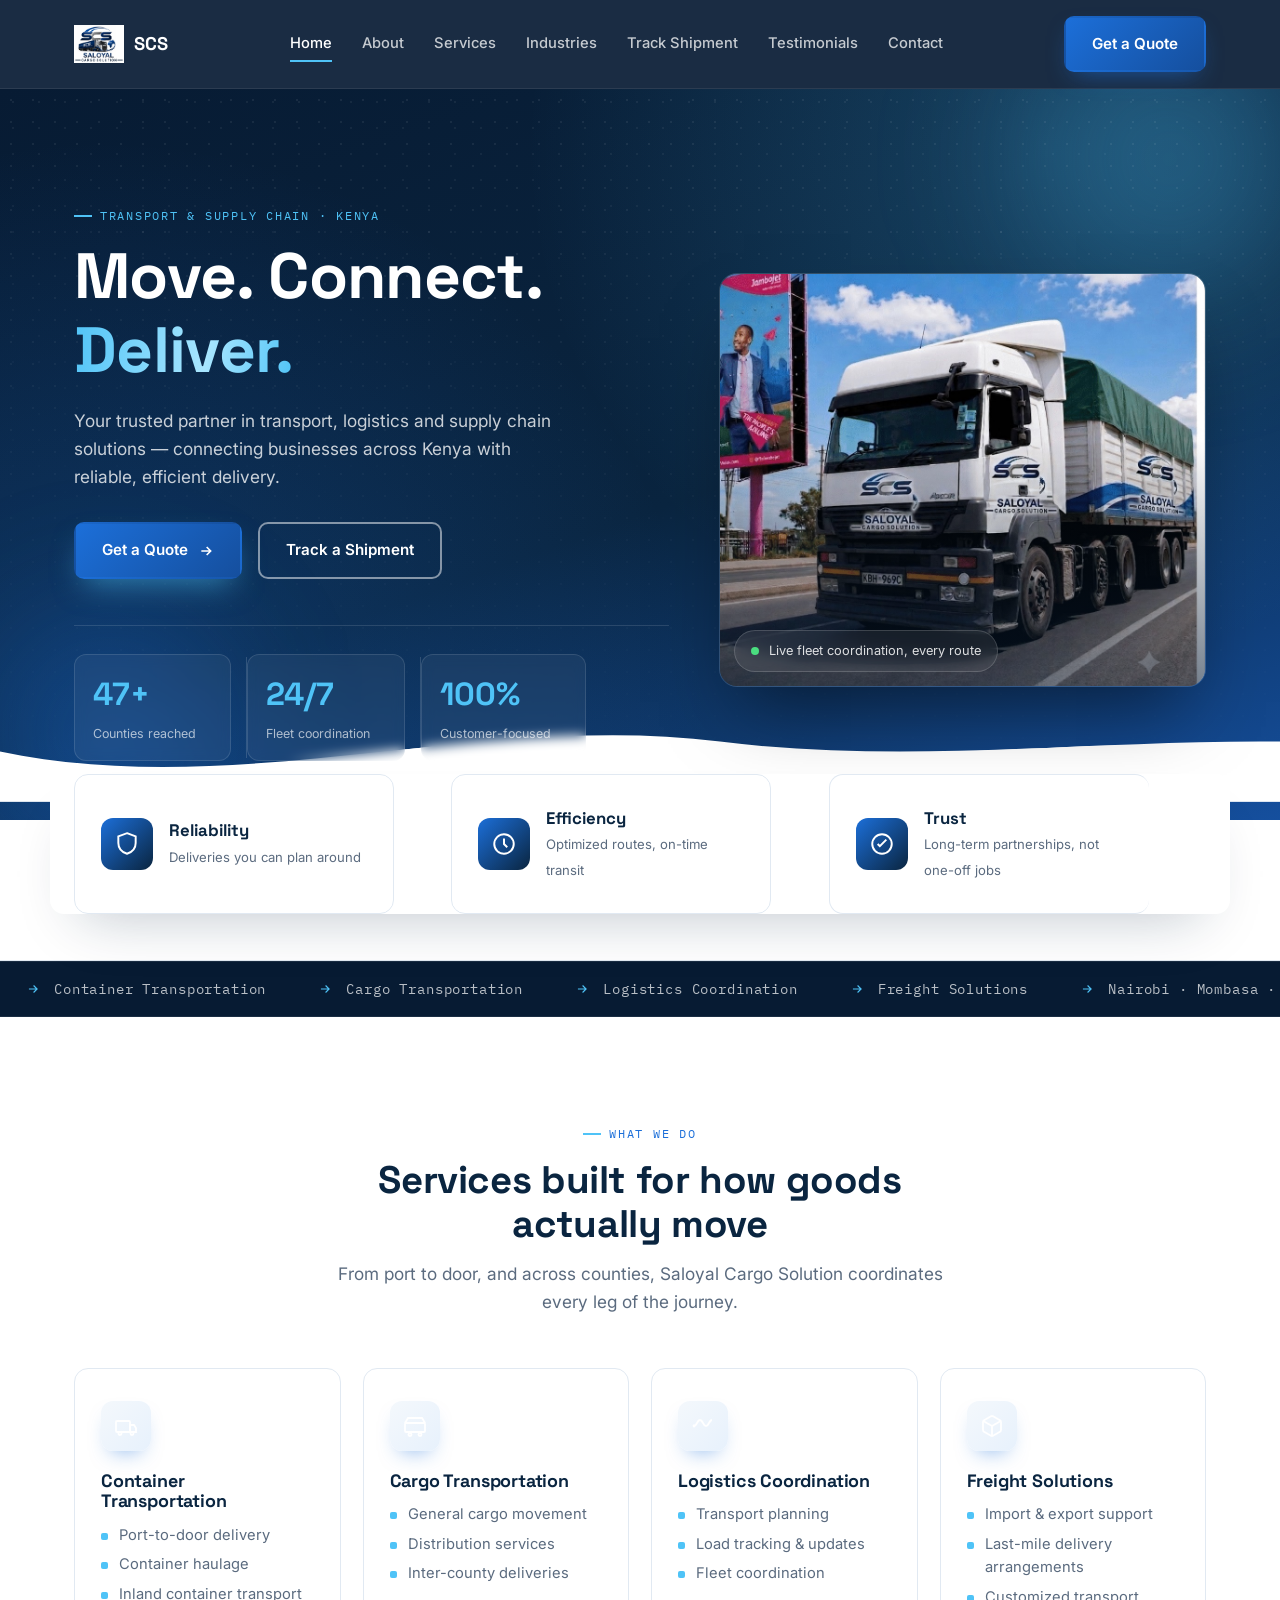
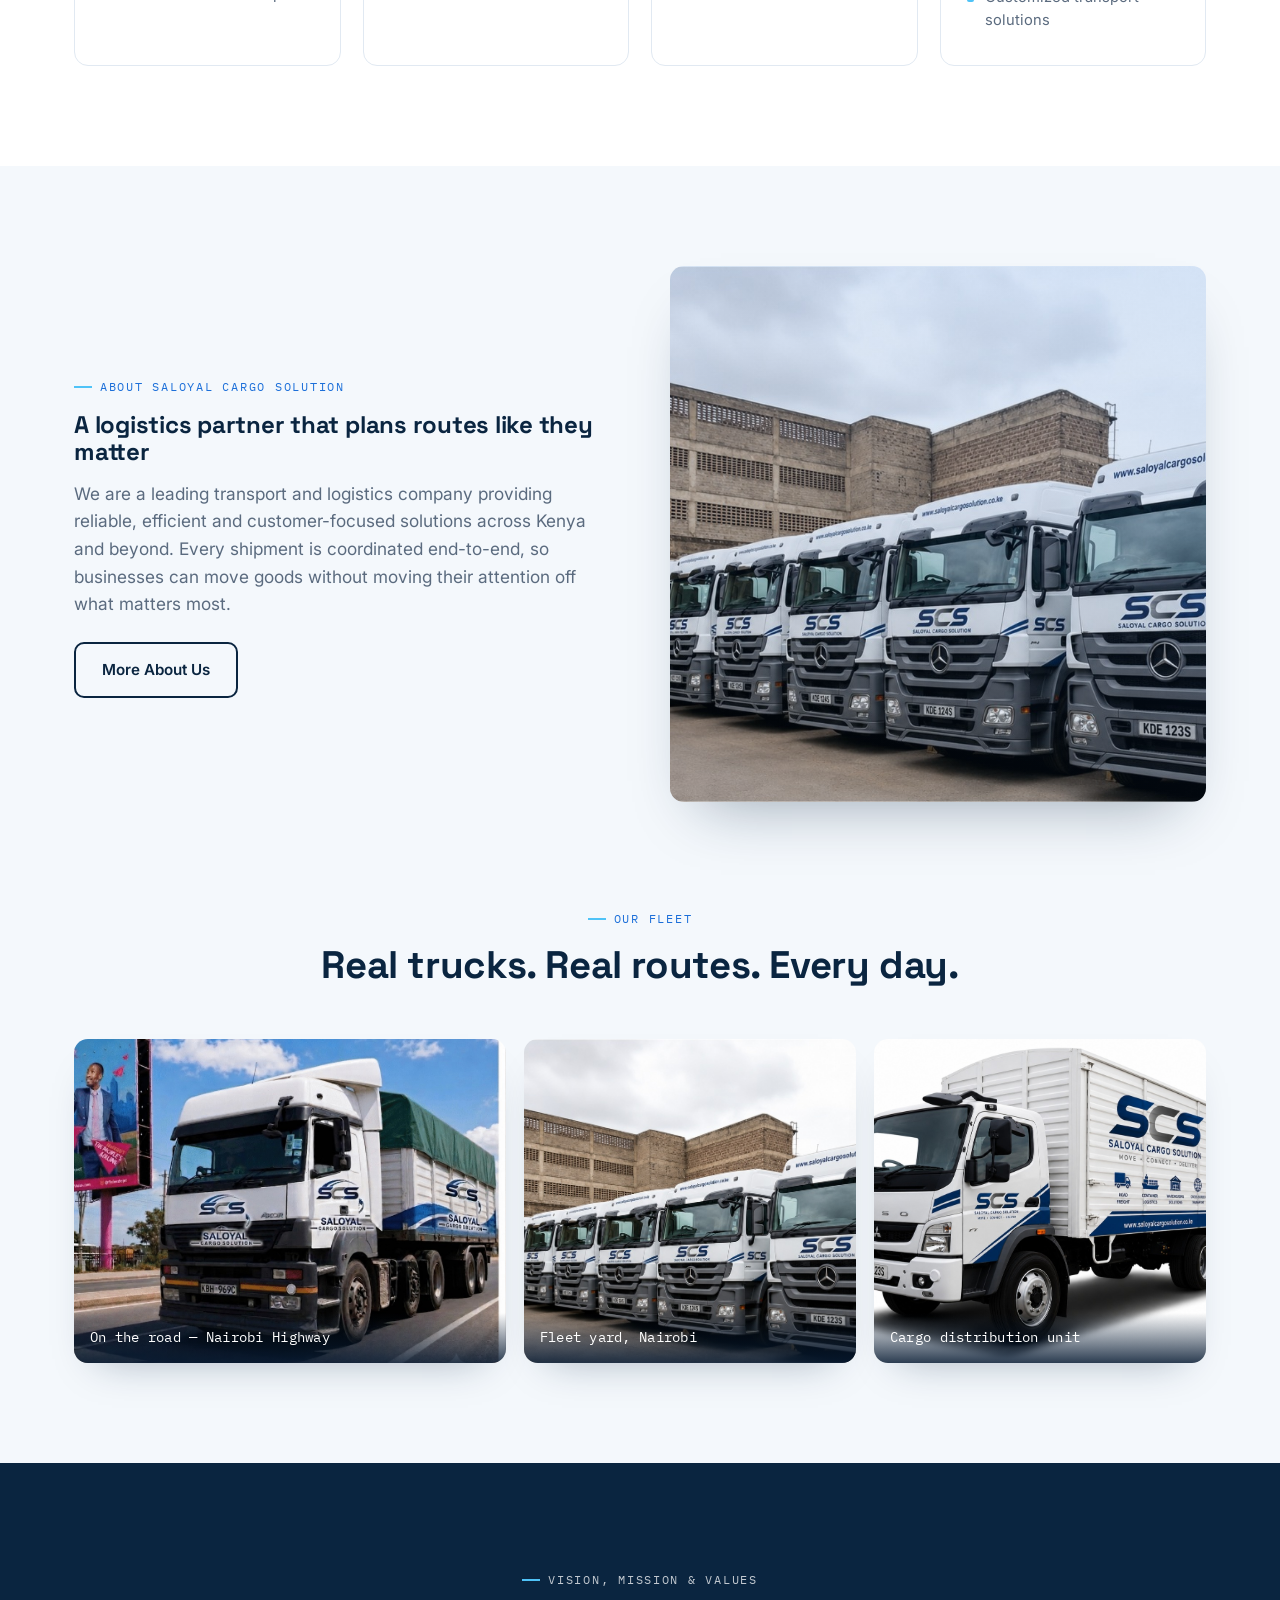
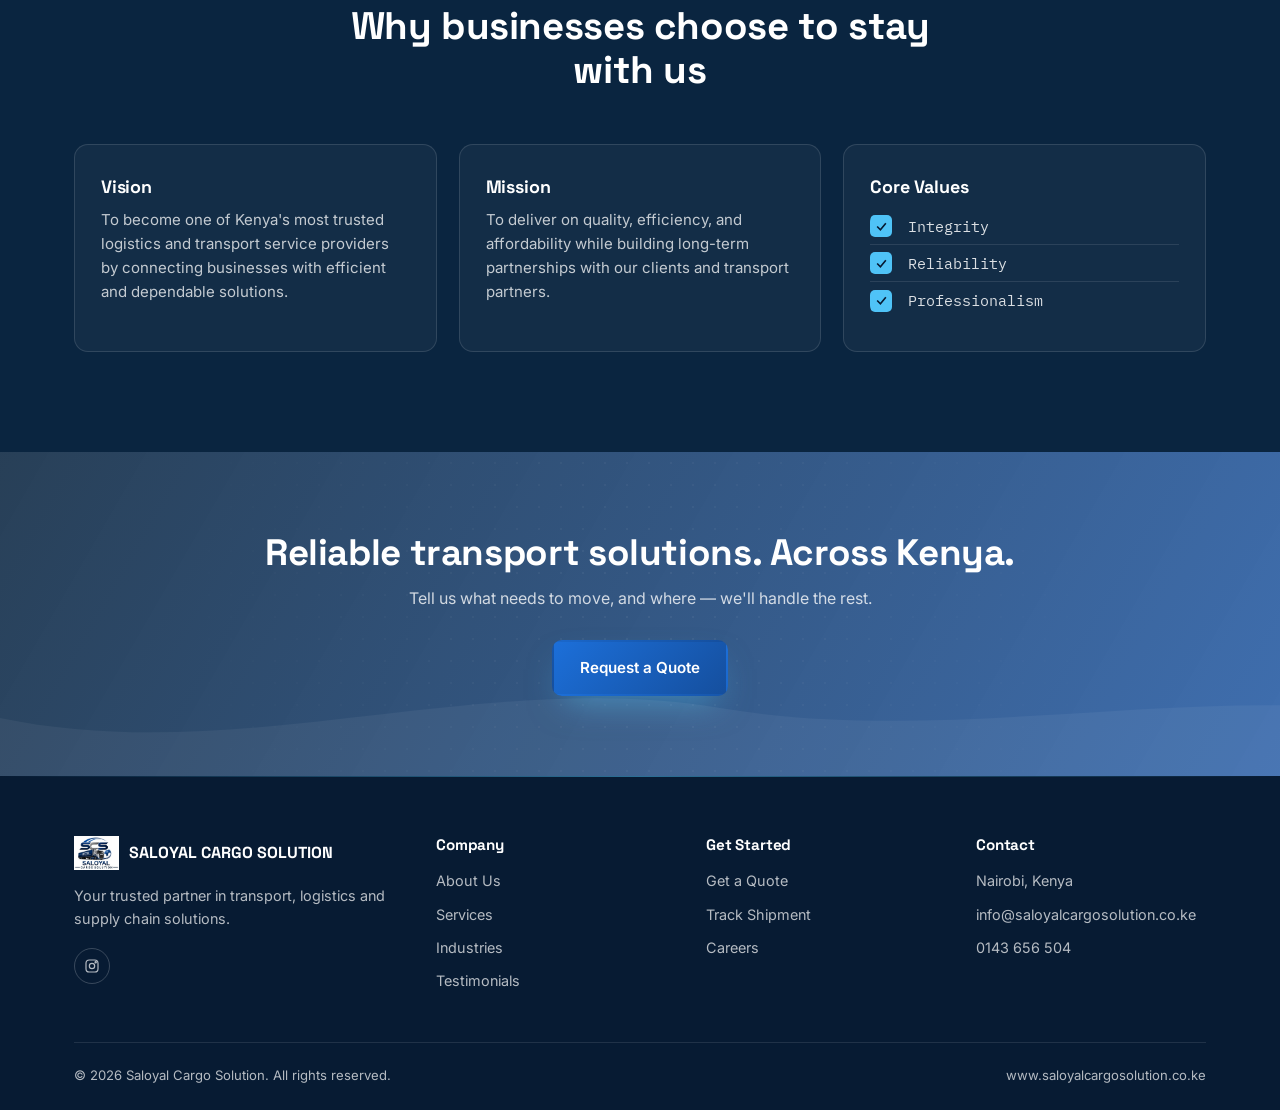
==== index.html @ fd3fba59 "Initial commit - Saloyal Cargo Solution website" ====
<!DOCTYPE html>
<html lang="en">
<head>
<meta charset="UTF-8">
<meta name="viewport" content="width=device-width, initial-scale=1.0">
<title>Saloyal Cargo Solution | Transport &amp; Logistics Across Kenya</title>
<meta name="description" content="Saloyal Cargo Solution — reliable container transportation, cargo transportation, logistics coordination and freight solutions across Kenya and beyond.">
<link rel="icon" type="image/png" href="images/logo-scs.png">
<link rel="stylesheet" href="css/style.css">
</head>
<body>

<header class="site-header">
  <nav class="nav wrap">
    <a href="index.html" class="logo">
      <img src="images/logo-scs.png" alt="Saloyal Cargo Solution logo" class="wave-mark" style="width:auto;height:38px;object-fit:contain;">SCS
    </a>
    <button class="nav-toggle" aria-label="Toggle menu" aria-expanded="false">&#9776;</button>
    <div class="nav-links">
      <a href="index.html" class="active">Home</a>
      <a href="about.html">About</a>
      <a href="services.html">Services</a>
      <a href="industries.html">Industries</a>
      <a href="track-shipment.html">Track Shipment</a>
      <a href="testimonials.html">Testimonials</a>
      <a href="contact.html">Contact</a>
    </div>
    <div class="nav-cta">
      <a href="quote.html" class="btn btn-primary">Get a Quote</a>
    </div>
  </nav>
</header>

<section class="hero">
  <div class="glow g1"></div>
  <div class="glow g2"></div>
  <div class="texture-dots"></div>
  <div class="hero-inner">
    <div>
      <p class="eyebrow">Transport &amp; Supply Chain · Kenya</p>
      <h1>Move. Connect.<br><span class="hl">Deliver.</span></h1>
      <p class="lead">Your trusted partner in transport, logistics and supply chain solutions — connecting businesses across Kenya with reliable, efficient delivery.</p>
      <div class="hero-ctas">
        <a href="quote.html" class="btn btn-primary">Get a Quote
          <svg viewBox="0 0 24 24" fill="none" stroke="currentColor" stroke-width="2.4"><path d="M5 12h14M13 6l6 6-6 6"/></svg>
        </a>
        <a href="track-shipment.html" class="btn btn-outline">Track a Shipment</a>
      </div>
      <div class="hero-stats">
        <div class="stat"><b data-count="47" data-suffix="+">0</b><span>Counties reached</span></div>
        <div class="stat"><b>24/7</b><span>Fleet coordination</span></div>
        <div class="stat"><b data-count="100" data-suffix="%">0</b><span>Customer-focused</span></div>
      </div>
    </div>
    <div class="hero-photo reveal">
      <img src="images/fleet-highway.jpeg" alt="Saloyal Cargo Solution branded truck on the highway in Nairobi, Kenya">
      <div class="hero-badge"><span class="dot"></span> Live fleet coordination, every route</div>
    </div>
  </div>
  <div class="hero-wave-divider">
    <svg viewBox="0 0 1440 110" preserveAspectRatio="none">
      <path d="M0,60 C240,110 480,10 720,45 C960,80 1200,20 1440,55 L1440,110 L0,110 Z" fill="#F4F8FC"/>
      <path d="M0,50 C240,100 480,0 720,35 C960,70 1200,10 1440,45 L1440,110 L0,110 Z" fill="#FFFFFF"/>
    </svg>
  </div>
</section>

<div class="pillars">
  <div class="wrap reveal">
    <div class="pillar">
      <div class="icon-badge"><svg viewBox="0 0 24 24" fill="none" stroke="currentColor" stroke-width="1.8"><path d="M12 2l8 3v6c0 5-3.5 8.5-8 10-4.5-1.5-8-5-8-10V5l8-3z"/></svg></div>
      <div><b>Reliability</b><span>Deliveries you can plan around</span></div>
    </div>
    <div class="pillar">
      <div class="icon-badge"><svg viewBox="0 0 24 24" fill="none" stroke="currentColor" stroke-width="1.8"><circle cx="12" cy="12" r="9"/><path d="M12 7v5l3 3"/></svg></div>
      <div><b>Efficiency</b><span>Optimized routes, on-time transit</span></div>
    </div>
    <div class="pillar">
      <div class="icon-badge"><svg viewBox="0 0 24 24" fill="none" stroke="currentColor" stroke-width="1.8"><path d="M8 12l2 2 6-6"/><path d="M3 12a9 9 0 1018 0 9 9 0 00-18 0z"/></svg></div>
      <div><b>Trust</b><span>Long-term partnerships, not one-off jobs</span></div>
    </div>
  </div>
</div>

<div class="marquee" aria-hidden="true">
  <div class="marquee-track">
    <span class="marquee-item"><svg viewBox="0 0 24 24" fill="none" stroke="currentColor" stroke-width="2"><path d="M5 12h14M13 6l6 6-6 6"/></svg>Container Transportation</span>
    <span class="marquee-item"><svg viewBox="0 0 24 24" fill="none" stroke="currentColor" stroke-width="2"><path d="M5 12h14M13 6l6 6-6 6"/></svg>Cargo Transportation</span>
    <span class="marquee-item"><svg viewBox="0 0 24 24" fill="none" stroke="currentColor" stroke-width="2"><path d="M5 12h14M13 6l6 6-6 6"/></svg>Logistics Coordination</span>
    <span class="marquee-item"><svg viewBox="0 0 24 24" fill="none" stroke="currentColor" stroke-width="2"><path d="M5 12h14M13 6l6 6-6 6"/></svg>Freight Solutions</span>
    <span class="marquee-item"><svg viewBox="0 0 24 24" fill="none" stroke="currentColor" stroke-width="2"><path d="M5 12h14M13 6l6 6-6 6"/></svg>Nairobi · Mombasa · Kisumu · Nakuru · Eldoret</span>
    <span class="marquee-item"><svg viewBox="0 0 24 24" fill="none" stroke="currentColor" stroke-width="2"><path d="M5 12h14M13 6l6 6-6 6"/></svg>Reliable · Efficient · Trusted</span>
    <!-- duplicate for seamless loop -->
    <span class="marquee-item"><svg viewBox="0 0 24 24" fill="none" stroke="currentColor" stroke-width="2"><path d="M5 12h14M13 6l6 6-6 6"/></svg>Container Transportation</span>
    <span class="marquee-item"><svg viewBox="0 0 24 24" fill="none" stroke="currentColor" stroke-width="2"><path d="M5 12h14M13 6l6 6-6 6"/></svg>Cargo Transportation</span>
    <span class="marquee-item"><svg viewBox="0 0 24 24" fill="none" stroke="currentColor" stroke-width="2"><path d="M5 12h14M13 6l6 6-6 6"/></svg>Logistics Coordination</span>
    <span class="marquee-item"><svg viewBox="0 0 24 24" fill="none" stroke="currentColor" stroke-width="2"><path d="M5 12h14M13 6l6 6-6 6"/></svg>Freight Solutions</span>
    <span class="marquee-item"><svg viewBox="0 0 24 24" fill="none" stroke="currentColor" stroke-width="2"><path d="M5 12h14M13 6l6 6-6 6"/></svg>Nairobi · Mombasa · Kisumu · Nakuru · Eldoret</span>
    <span class="marquee-item"><svg viewBox="0 0 24 24" fill="none" stroke="currentColor" stroke-width="2"><path d="M5 12h14M13 6l6 6-6 6"/></svg>Reliable · Efficient · Trusted</span>
  </div>
</div>

<section>
  <div class="wrap">
    <div class="section-head center reveal">
      <p class="eyebrow">What We Do</p>
      <h2>Services built for how goods actually move</h2>
      <p class="lead">From port to door, and across counties, Saloyal Cargo Solution coordinates every leg of the journey.</p>
    </div>
    <div class="grid-4">
      <div class="card reveal">
        <div class="icon-badge"><svg viewBox="0 0 24 24" fill="none" stroke="currentColor" stroke-width="1.8"><rect x="2" y="7" width="14" height="11" rx="1"/><path d="M16 11h4l2 3v4h-6z"/><circle cx="6" cy="19.5" r="1.5"/><circle cx="18" cy="19.5" r="1.5"/></svg></div>
        <h3>Container Transportation</h3>
        <ul>
          <li>Port-to-door delivery</li>
          <li>Container haulage</li>
          <li>Inland container transport</li>
        </ul>
      </div>
      <div class="card reveal reveal-delay-1">
        <div class="icon-badge"><svg viewBox="0 0 24 24" fill="none" stroke="currentColor" stroke-width="1.8"><path d="M2 9l3-5h14l3 5"/><rect x="2" y="9" width="20" height="9" rx="1"/><circle cx="7" cy="20.5" r="1.5"/><circle cx="17" cy="20.5" r="1.5"/></svg></div>
        <h3>Cargo Transportation</h3>
        <ul>
          <li>General cargo movement</li>
          <li>Distribution services</li>
          <li>Inter-county deliveries</li>
        </ul>
      </div>
      <div class="card reveal reveal-delay-2">
        <div class="icon-badge"><svg viewBox="0 0 24 24" fill="none" stroke="currentColor" stroke-width="1.8"><path d="M3 12c3 0 3-6 6-6s3 6 6 6 3-6 6-6"/><circle cx="3" cy="12" r="1.4" fill="currentColor" stroke="none"/></svg></div>
        <h3>Logistics Coordination</h3>
        <ul>
          <li>Transport planning</li>
          <li>Load tracking &amp; updates</li>
          <li>Fleet coordination</li>
        </ul>
      </div>
      <div class="card reveal reveal-delay-3">
        <div class="icon-badge"><svg viewBox="0 0 24 24" fill="none" stroke="currentColor" stroke-width="1.8"><path d="M21 16V8a2 2 0 00-1-1.7l-7-4a2 2 0 00-2 0l-7 4A2 2 0 003 8v8a2 2 0 001 1.7l7 4a2 2 0 002 0l7-4a2 2 0 001-1.7z"/><path d="M3.3 7l8.7 5 8.7-5M12 22V12"/></svg></div>
        <h3>Freight Solutions</h3>
        <ul>
          <li>Import &amp; export support</li>
          <li>Last-mile delivery arrangements</li>
          <li>Customized transport solutions</li>
        </ul>
      </div>
    </div>
  </div>
</section>

<section class="bg-foam">
  <div class="wrap split reveal">
    <div>
      <p class="eyebrow">About Saloyal Cargo Solution</p>
      <h2>A logistics partner that plans routes like they matter</h2>
      <p class="lead" style="margin-top:14px;">We are a leading transport and logistics company providing reliable, efficient and customer-focused solutions across Kenya and beyond. Every shipment is coordinated end-to-end, so businesses can move goods without moving their attention off what matters most.</p>
      <a href="about.html" class="btn btn-outline on-light" style="margin-top:24px;">More About Us</a>
    </div>
    <div class="about-photo">
      <img src="images/fleet-yard-lineup.jpeg" alt="Saloyal Cargo Solution fleet of branded trucks lined up in the yard">
    </div>
  </div>
</section>

<section class="bg-foam" style="padding-top:0;">
  <div class="wrap">
    <div class="section-head center reveal">
      <p class="eyebrow">Our Fleet</p>
      <h2>Real trucks. Real routes. Every day.</h2>
    </div>
    <div class="fleet-gallery reveal">
      <figure class="g-wide"><img src="images/fleet-highway.jpeg" alt="Saloyal Cargo Solution truck on the highway"><figcaption>On the road — Nairobi Highway</figcaption></figure>
      <figure><img src="images/fleet-yard-lineup.jpeg" alt="Saloyal Cargo Solution fleet lineup in the yard"><figcaption>Fleet yard, Nairobi</figcaption></figure>
      <figure><img src="images/box-truck-studio.jpeg" alt="Saloyal Cargo Solution box truck"><figcaption>Cargo distribution unit</figcaption></figure>
    </div>
  </div>
</section>

<section class="bg-navy">
  <div class="wrap">
    <div class="section-head center reveal">
      <p class="eyebrow">Vision, Mission &amp; Values</p>
      <h2>Why businesses choose to stay with us</h2>
    </div>
    <div class="grid-3 reveal">
      <div class="card" style="background:rgba(255,255,255,.04);border-color:rgba(255,255,255,.12);">
        <h3 style="color:#fff;">Vision</h3>
        <p style="color:rgba(255,255,255,.75);font-size:0.94rem;">To become one of Kenya's most trusted logistics and transport service providers by connecting businesses with efficient and dependable solutions.</p>
      </div>
      <div class="card" style="background:rgba(255,255,255,.04);border-color:rgba(255,255,255,.12);">
        <h3 style="color:#fff;">Mission</h3>
        <p style="color:rgba(255,255,255,.75);font-size:0.94rem;">To deliver on quality, efficiency, and affordability while building long-term partnerships with our clients and transport partners.</p>
      </div>
      <div class="card" style="background:rgba(255,255,255,.04);border-color:rgba(255,255,255,.12);">
        <h3 style="color:#fff;">Core Values</h3>
        <div class="manifest" style="margin-top:6px;border:none;">
          <div class="manifest-row" style="padding:6px 0;color:rgba(255,255,255,.85);"><span class="check"><svg viewBox="0 0 24 24" fill="none" stroke="currentColor" stroke-width="3"><path d="M4 12l6 6L20 6"/></svg></span>Integrity</div>
          <div class="manifest-row" style="padding:6px 0;color:rgba(255,255,255,.85);"><span class="check"><svg viewBox="0 0 24 24" fill="none" stroke="currentColor" stroke-width="3"><path d="M4 12l6 6L20 6"/></svg></span>Reliability</div>
          <div class="manifest-row" style="padding:6px 0;color:rgba(255,255,255,.85);"><span class="check"><svg viewBox="0 0 24 24" fill="none" stroke="currentColor" stroke-width="3"><path d="M4 12l6 6L20 6"/></svg></span>Professionalism</div>
        </div>
      </div>
    </div>
  </div>
</section>

<section class="cta-banner has-photo" style="--cta-photo:url('images/fleet-yard-lineup.jpeg');">
  <div class="texture-dots"></div>
  <div class="wrap reveal">
    <h2>Reliable transport solutions. Across Kenya.</h2>
    <p>Tell us what needs to move, and where — we'll handle the rest.</p>
    <a href="quote.html" class="btn btn-primary">Request a Quote</a>
  </div>
</section>

<footer class="site-footer">
  <div class="wrap">
    <div class="footer-grid">
      <div>
        <div class="footer-logo">
          <img src="images/logo-scs.png" alt="Saloyal Cargo Solution logo" style="width:auto;height:34px;object-fit:contain;">
          <b>SALOYAL CARGO SOLUTION</b>
        </div>
        <p style="font-size:0.9rem;">Your trusted partner in transport, logistics and supply chain solutions.</p>
        <div class="social-row" style="margin-top:18px;">
          <a href="https://instagram.com/saloyal.cargo.solution" aria-label="Instagram" target="_blank" rel="noopener"><svg viewBox="0 0 24 24" fill="none" stroke="currentColor" stroke-width="1.8"><rect x="3" y="3" width="18" height="18" rx="5"/><circle cx="12" cy="12" r="4"/><circle cx="17.5" cy="6.5" r="1"/></svg></a>
        </div>
      </div>
      <div>
        <h4>Company</h4>
        <ul>
          <li><a href="about.html">About Us</a></li>
          <li><a href="services.html">Services</a></li>
          <li><a href="industries.html">Industries</a></li>
          <li><a href="testimonials.html">Testimonials</a></li>
        </ul>
      </div>
      <div>
        <h4>Get Started</h4>
        <ul>
          <li><a href="quote.html">Get a Quote</a></li>
          <li><a href="track-shipment.html">Track Shipment</a></li>
          <li><a href="careers.html">Careers</a></li>
        </ul>
      </div>
      <div>
        <h4>Contact</h4>
        <ul>
          <li>Nairobi, Kenya</li>
          <li><a href="mailto:info@saloyalcargosolution.co.ke">info@saloyalcargosolution.co.ke</a></li>
          <li><a href="tel:0143656504">0143 656 504</a></li>
        </ul>
      </div>
    </div>
    <div class="footer-bottom">
      <span>&copy; 2026 Saloyal Cargo Solution. All rights reserved.</span>
      <span>www.saloyalcargosolution.co.ke</span>
    </div>
  </div>
</footer>

<script src="js/main.js"></script>
</body>
</html>
---- css/style.css ----
/* ===========================================================
   SALOYAL CARGO SOLUTION (SCS) — Design System
   Palette:
     --navy-deep  #071B33  (darkest, footers, overlays)
     --navy       #0A2540  (primary dark, nav, hero base)
     --wave-blue  #1C6FD9  (brand blue — CTAs, links, accents)
     --sky        #4FC3F7  (light accent — highlights, glows)
     --foam       #F4F8FC  (section background, light)
     --slate      #5B6B7F  (secondary text)
     --ink        #0F1B2D  (body text on light bg)
   Type:
     Display: 'Space Grotesk' — engineered, geometric, confident
     Body:    'Inter'
     Utility: 'IBM Plex Mono' — manifest/tracking-number feel
   =========================================================== */

@import url('https://fonts.googleapis.com/css2?family=Space+Grotesk:wght@500;600;700&family=Inter:wght@400;500;600;700&family=IBM+Plex+Mono:wght@500;600&display=swap');

:root{
  --navy-deep:#071B33;
  --navy:#0A2540;
  --wave-blue:#1C6FD9;
  --wave-blue-dark:#154F9E;
  --sky:#4FC3F7;
  --foam:#F4F8FC;
  --white:#FFFFFF;
  --slate:#5B6B7F;
  --ink:#0F1B2D;
  --border:#E1E9F2;

  --font-display:'Space Grotesk', sans-serif;
  --font-body:'Inter', sans-serif;
  --font-mono:'IBM Plex Mono', monospace;

  --container:1180px;
  --radius:14px;
}

*{margin:0;padding:0;box-sizing:border-box;}
html{scroll-behavior:smooth;}
body{
  font-family:var(--font-body);
  color:var(--ink);
  background:var(--white);
  line-height:1.6;
  -webkit-font-smoothing:antialiased;
  overflow-x:hidden;
}

/* Scroll reveal */
.reveal{opacity:0;transform:translateY(28px);transition:opacity .7s ease, transform .7s ease;}
.reveal.in{opacity:1;transform:translateY(0);}
.reveal-stagger > *{opacity:0;transform:translateY(24px);transition:opacity .6s ease, transform .6s ease;}
.reveal-stagger.in > *{opacity:1;transform:translateY(0);}
.reveal-stagger.in > *:nth-child(1){transition-delay:.05s;}
.reveal-stagger.in > *:nth-child(2){transition-delay:.15s;}
.reveal-stagger.in > *:nth-child(3){transition-delay:.25s;}
.reveal-stagger.in > *:nth-child(4){transition-delay:.35s;}
@media (prefers-reduced-motion: reduce){
  .reveal, .reveal-stagger > *{opacity:1;transform:none;transition:none;}
}
img{max-width:100%;display:block;}
a{color:inherit;text-decoration:none;}
ul{list-style:none;}

.wrap{max-width:var(--container);margin:0 auto;padding:0 24px;}

h1,h2,h3,h4{
  font-family:var(--font-display);
  color:var(--navy);
  line-height:1.15;
  letter-spacing:-0.01em;
}
.eyebrow{
  font-family:var(--font-mono);
  font-size:0.78rem;
  letter-spacing:0.14em;
  text-transform:uppercase;
  color:var(--wave-blue);
  display:inline-flex;
  align-items:center;
  gap:8px;
  margin-bottom:14px;
}
.eyebrow::before{
  content:'';
  width:18px;height:2px;
  background:var(--sky);
  display:inline-block;
}
p.lead{font-size:1.08rem;color:var(--slate);}

:focus-visible{outline:3px solid var(--sky);outline-offset:2px;}

/* ---------- Buttons ---------- */
.btn{
  display:inline-flex;align-items:center;justify-content:center;gap:8px;
  font-family:var(--font-body);font-weight:600;font-size:0.95rem;
  padding:14px 26px;border-radius:10px;border:2px solid transparent;
  cursor:pointer;transition:transform .18s ease, box-shadow .18s ease, background .18s ease;
  white-space:nowrap;
}
.btn-primary{
  background:linear-gradient(135deg, var(--wave-blue), var(--wave-blue-dark));
  color:var(--white);box-shadow:0 10px 24px -10px rgba(28,111,217,.65);
  position:relative;overflow:hidden;
}
.btn-primary::after{
  content:'';position:absolute;top:0;left:-60%;width:40%;height:100%;
  background:linear-gradient(120deg, transparent, rgba(255,255,255,.35), transparent);
  transform:skewX(-20deg);transition:left .5s ease;
}
.btn-primary:hover::after{left:120%;}
.btn-primary:hover{transform:translateY(-2px);box-shadow:0 14px 28px -10px rgba(28,111,217,.75);}
.btn svg.arrow{width:16px;height:16px;transition:transform .2s ease;}
.btn:hover svg.arrow{transform:translateX(3px);}
.btn-outline{border-color:rgba(255,255,255,.5);color:var(--white);background:transparent;}
.btn-outline:hover{border-color:var(--white);background:rgba(255,255,255,.08);}
.btn-outline.on-light{border-color:var(--navy);color:var(--navy);}
.btn-outline.on-light:hover{background:var(--navy);color:var(--white);}

/* ---------- Header / Nav ---------- */
.site-header{
  position:sticky;top:0;z-index:100;
  background:rgba(7,27,51,.82);
  backdrop-filter:blur(14px) saturate(140%);
  -webkit-backdrop-filter:blur(14px) saturate(140%);
  border-bottom:1px solid rgba(255,255,255,.08);
  transition:box-shadow .25s ease;
}
.site-header.scrolled{box-shadow:0 12px 30px -18px rgba(0,0,0,.55);}
.nav{
  display:flex;align-items:center;justify-content:space-between;
  padding:16px 24px;
}
.logo{
  display:flex;align-items:center;gap:10px;
  font-family:var(--font-display);font-weight:700;
  color:var(--white);font-size:1.15rem;
  letter-spacing:0.01em;
}
.logo .wave-mark{width:34px;height:34px;flex-shrink:0;transition:transform .4s ease;}
.logo:hover .wave-mark{transform:translateX(2px) scale(1.05);}
.logo span.accent{color:var(--sky);}
.nav-links{display:flex;align-items:center;gap:30px;}
.nav-links a{
  color:rgba(255,255,255,.75);font-weight:500;font-size:0.92rem;
  position:relative;padding:6px 0;transition:color .2s ease;
}
.nav-links a::after{
  content:'';position:absolute;left:0;bottom:0;width:0%;height:2px;background:var(--sky);
  transition:width .25s ease;
}
.nav-links a:hover, .nav-links a.active{color:var(--white);}
.nav-links a:hover::after, .nav-links a.active::after{width:100%;}
.nav-cta{display:flex;align-items:center;gap:14px;}
.nav-toggle{display:none;background:none;border:none;color:var(--white);font-size:1.6rem;cursor:pointer;}

@media (max-width: 900px){
  .nav-links{
    position:absolute;top:100%;left:0;right:0;
    background:var(--navy);flex-direction:column;align-items:flex-start;
    padding:20px 24px;gap:18px;
    display:none;
    border-bottom:1px solid rgba(255,255,255,.08);
  }
  .nav-links.open{display:flex;}
  .nav-toggle{display:block;}
  .nav-cta .btn-primary{display:none;}
  .nav-cta .btn-primary.mobile-show{display:inline-flex;}
}

/* ---------- Hero ---------- */
.hero{
  position:relative;
  background:
    radial-gradient(circle at 82% 8%, rgba(79,195,247,.20), transparent 42%),
    radial-gradient(circle at 8% 90%, rgba(28,111,217,.28), transparent 45%),
    linear-gradient(160deg, var(--navy-deep) 0%, var(--navy) 55%, var(--wave-blue-dark) 100%);
  color:var(--white);
  overflow:hidden;
  padding:90px 0 0;
}
.hero::before{
  content:'';position:absolute;inset:0;
  background-image:radial-gradient(rgba(255,255,255,.10) 1px, transparent 1.4px);
  background-size:26px 26px;
  mask-image:linear-gradient(to bottom, rgba(0,0,0,.6), transparent 65%);
  pointer-events:none;
}
.hero-glow{
  position:absolute;width:480px;height:480px;border-radius:50%;
  background:radial-gradient(circle, rgba(79,195,247,.35), transparent 70%);
  filter:blur(10px);top:-160px;right:-120px;pointer-events:none;
}
.hero-inner{
  position:relative;z-index:1;
  max-width:var(--container);margin:0 auto;padding:0 24px 60px;
  display:grid;grid-template-columns:1.1fr 0.9fr;gap:50px;align-items:center;
}
.hero h1{
  color:var(--white);font-size:clamp(2.3rem, 4.2vw, 3.6rem);
  font-weight:700;margin-bottom:20px;
}
.hero h1 .hl{
  background:linear-gradient(100deg, var(--sky), #a8e6ff 60%, var(--sky));
  -webkit-background-clip:text;background-clip:text;-webkit-text-fill-color:transparent;
}
.hero p.lead{color:rgba(255,255,255,.78);max-width:480px;margin-bottom:32px;}
.hero-ctas{display:flex;gap:16px;flex-wrap:wrap;}
.hero-stats{display:flex;gap:16px;margin-top:46px;flex-wrap:wrap;}
.hero-stats .stat{
  padding:14px 18px;border-radius:12px;
  background:rgba(255,255,255,.05);
  border:1px solid rgba(255,255,255,.12);
  backdrop-filter:blur(6px);
}
.hero-stats .stat b{font-family:var(--font-display);font-size:1.6rem;color:var(--sky);display:block;}
.hero-stats .stat span{font-size:0.78rem;color:rgba(255,255,255,.65);}

.hero-badge{
  position:absolute;bottom:14px;left:-6px;
  display:flex;align-items:center;gap:10px;
  background:rgba(255,255,255,.08);
  border:1px solid rgba(255,255,255,.16);
  backdrop-filter:blur(8px);
  padding:10px 16px;border-radius:30px;
  font-size:0.8rem;color:rgba(255,255,255,.85);
}
.hero-badge .dot{width:8px;height:8px;border-radius:50%;background:#4ADE80;box-shadow:0 0 0 0 rgba(74,222,128,.6);animation:pulse 2s infinite;}
@keyframes pulse{
  0%{box-shadow:0 0 0 0 rgba(74,222,128,.5);}
  70%{box-shadow:0 0 0 8px rgba(74,222,128,0);}
  100%{box-shadow:0 0 0 0 rgba(74,222,128,0);}
}

.route-box{position:relative;height:340px;margin-bottom:20px;}
.route-svg{width:100%;height:100%;}
.route-path{
  fill:none;stroke:rgba(255,255,255,.28);stroke-width:2;stroke-dasharray:8 8;
}
.route-progress{
  fill:none;stroke:var(--sky);stroke-width:3;stroke-linecap:round;
  stroke-dasharray:900;stroke-dashoffset:900;
  animation:draw 3.2s ease-in-out .3s forwards;
}
@keyframes draw{to{stroke-dashoffset:0;}}
.route-truck{
  offset-path:path('M20,260 C120,260 120,120 220,120 C320,120 320,60 420,60');
  offset-rotate:0deg;
  animation:travel 3.2s ease-in-out .3s forwards;
}
@keyframes travel{
  0%{offset-distance:0%;opacity:0;}
  4%{opacity:1;}
  100%{offset-distance:100%;}
}
.route-dot{fill:var(--sky);}
.route-pin{fill:var(--white);}

.hero-wave-divider{
  position:absolute;left:0;right:0;bottom:-1px;height:70px;
  background:var(--white);
  clip-path:path('M0,40 C240,90 480,0 720,30 C960,60 1200,10 1440,40 L1440,90 L0,90 Z');
}

@media (max-width: 860px){
  .hero-inner{grid-template-columns:1fr;}
  .route-box{height:220px;order:-1;}
  .hero-photo{order:-1;}
  .hero-photo img{aspect-ratio:16/10;}
}

/* ---------- Pillars strip ---------- */
.pillars{
  background:var(--foam);
  padding:40px 0;
  border-bottom:1px solid var(--border);
  position:relative;margin-top:-1px;
}
.pillars .wrap{display:flex;justify-content:center;gap:20px;flex-wrap:wrap;}
.pillar{
  display:flex;align-items:center;gap:14px;
  background:var(--white);border:1px solid var(--border);
  padding:16px 22px;border-radius:14px;
  transition:transform .2s ease, box-shadow .2s ease, border-color .2s ease;
  flex:1;min-width:220px;max-width:320px;
}
.pillar:hover{transform:translateY(-3px);box-shadow:0 16px 30px -20px rgba(10,37,64,.25);border-color:var(--sky);}
.pillar .icon-tile{
  width:44px;height:44px;border-radius:10px;flex-shrink:0;
  background:linear-gradient(135deg, var(--wave-blue), var(--sky));
  display:flex;align-items:center;justify-content:center;
}
.pillar .icon-tile svg{width:22px;height:22px;color:#fff;}
.pillar b{display:block;font-family:var(--font-display);color:var(--navy);font-size:1rem;}
.pillar span{font-size:0.82rem;color:var(--slate);}

/* ---------- Section generic ---------- */
section{padding:88px 0;}
.section-head{max-width:640px;margin-bottom:52px;}
.section-head.center{margin-left:auto;margin-right:auto;text-align:center;}
.section-head h2{font-size:clamp(1.7rem,3vw,2.4rem);margin-bottom:14px;}

.bg-foam{background:var(--foam);}
.bg-navy{background:var(--navy);color:var(--white);}
.bg-navy h2, .bg-navy h3{color:var(--white);}
.bg-navy p{color:rgba(255,255,255,.75);}

/* ---------- Service cards ---------- */
.grid-4{display:grid;grid-template-columns:repeat(4,1fr);gap:22px;}
.grid-3{display:grid;grid-template-columns:repeat(3,1fr);gap:22px;}
.grid-2{display:grid;grid-template-columns:repeat(2,1fr);gap:32px;}
@media (max-width:980px){.grid-4{grid-template-columns:repeat(2,1fr);} .grid-3{grid-template-columns:1fr;} .grid-2{grid-template-columns:1fr;}}
@media (max-width:600px){.grid-4{grid-template-columns:1fr;}}

.card{
  position:relative;
  background:var(--white);
  border:1px solid var(--border);
  border-radius:var(--radius);
  padding:32px 26px;
  transition:transform .25s ease, box-shadow .25s ease, border-color .25s ease;
  overflow:hidden;
}
.card::before{
  content:'';position:absolute;top:0;left:0;right:0;height:3px;
  background:linear-gradient(90deg, var(--wave-blue), var(--sky));
  transform:scaleX(0);transform-origin:left;transition:transform .3s ease;
}
.card:hover{transform:translateY(-6px);box-shadow:0 22px 40px -22px rgba(10,37,64,.28);border-color:transparent;}
.card:hover::before{transform:scaleX(1);}
.card .icon-badge{
  width:50px;height:50px;border-radius:12px;
  background:linear-gradient(135deg, var(--navy), var(--wave-blue));
  color:#fff;
  display:flex;align-items:center;justify-content:center;margin-bottom:20px;
  box-shadow:0 10px 20px -10px rgba(28,111,217,.5);
}
.card .icon-badge svg{width:24px;height:24px;}
.card h3{font-size:1.12rem;margin-bottom:10px;}
.card ul{margin-top:12px;display:flex;flex-direction:column;gap:6px;}
.card ul li{font-size:0.92rem;color:var(--slate);padding-left:18px;position:relative;}
.card ul li::before{
  content:'';position:absolute;left:0;top:9px;width:7px;height:7px;background:var(--sky);border-radius:2px;
}

/* ---------- Manifest checklist (core values) ---------- */
.manifest{
  border:1px solid rgba(255,255,255,.15);
  border-radius:var(--radius);
  overflow:hidden;
}
.manifest-row{
  display:flex;align-items:center;gap:16px;
  padding:16px 22px;
  border-bottom:1px solid rgba(255,255,255,.1);
  font-family:var(--font-mono);font-size:0.95rem;
}
.manifest-row:last-child{border-bottom:none;}
.manifest-row .check{
  width:22px;height:22px;border-radius:5px;background:var(--sky);
  display:flex;align-items:center;justify-content:center;flex-shrink:0;
}
.manifest-row .check svg{width:13px;height:13px;color:var(--navy-deep);}

/* ---------- Two-col about/vision ---------- */
.split{display:grid;grid-template-columns:1fr 1fr;gap:60px;align-items:center;}
@media (max-width:860px){.split{grid-template-columns:1fr;}}
.wave-graphic{
  aspect-ratio:1/1;border-radius:var(--radius);
  background:
    radial-gradient(circle at 25% 20%, rgba(255,255,255,.14), transparent 45%),
    linear-gradient(135deg, var(--navy) 0%, var(--wave-blue) 100%);
  position:relative;overflow:hidden;
  display:flex;align-items:center;justify-content:center;
  box-shadow:0 30px 60px -30px rgba(10,37,64,.4);
}
.wave-graphic::before{
  content:'';position:absolute;width:220px;height:220px;border-radius:50%;
  background:radial-gradient(circle, rgba(79,195,247,.4), transparent 70%);
  top:-60px;right:-60px;filter:blur(4px);
}
.wave-graphic svg{width:70%;opacity:.95;position:relative;z-index:1;}

/* ---------- CTA banner ---------- */
.cta-banner{
  background:
    radial-gradient(circle at 15% 20%, rgba(79,195,247,.25), transparent 40%),
    radial-gradient(circle at 85% 85%, rgba(79,195,247,.18), transparent 45%),
    linear-gradient(120deg, var(--wave-blue-dark), var(--navy));
  color:var(--white);
  padding:80px 0;
  text-align:center;
  position:relative;
  overflow:hidden;
}
.cta-banner::after{
  content:'';position:absolute;left:0;right:0;bottom:-2px;height:120px;
  background-image:url("data:image/svg+xml,%3Csvg xmlns='http://www.w3.org/2000/svg' viewBox='0 0 1440 120'%3E%3Cpath d='M0,60 C240,110 480,10 720,50 C960,90 1200,20 1440,60 L1440,120 L0,120 Z' fill='rgba(255,255,255,0.05)'/%3E%3C/svg%3E");
  background-size:cover;pointer-events:none;
}
.cta-banner h2{color:var(--white);font-size:clamp(1.7rem,3vw,2.3rem);margin-bottom:12px;position:relative;z-index:1;}
.cta-banner p{color:rgba(255,255,255,.78);margin-bottom:28px;position:relative;z-index:1;}
.cta-banner .btn{position:relative;z-index:1;}

/* ---------- Forms ---------- */
.form-card{
  background:var(--white);border:1px solid var(--border);border-radius:var(--radius);
  padding:36px;box-shadow:0 24px 50px -30px rgba(10,37,64,.2);
}
.form-row{display:grid;grid-template-columns:1fr 1fr;gap:18px;margin-bottom:18px;}
@media (max-width:600px){.form-row{grid-template-columns:1fr;}}
.field{display:flex;flex-direction:column;gap:6px;margin-bottom:18px;}
.field label{font-size:0.85rem;font-weight:600;color:var(--navy);}
.field input, .field select, .field textarea{
  font-family:var(--font-body);font-size:0.95rem;
  padding:12px 14px;border:1.5px solid var(--border);border-radius:8px;
  background:var(--foam);color:var(--ink);
}
.field input:focus, .field select:focus, .field textarea:focus{
  outline:none;border-color:var(--wave-blue);background:var(--white);
}
.form-note{font-size:0.82rem;color:var(--slate);margin-top:10px;}

/* ---------- Contact info blocks ---------- */
.contact-row{display:flex;align-items:flex-start;gap:16px;margin-bottom:22px;}
.contact-row .icon-badge{width:42px;height:42px;flex-shrink:0;}
.contact-row b{display:block;color:var(--navy);font-family:var(--font-display);font-size:0.95rem;margin-bottom:2px;}
.contact-row span, .contact-row a{color:var(--slate);font-size:0.94rem;}

/* ---------- Footer ---------- */
.site-footer{background:var(--navy-deep);color:rgba(255,255,255,.7);padding:60px 0 24px;}
.footer-grid{display:grid;grid-template-columns:1.4fr 1fr 1fr 1fr;gap:40px;margin-bottom:40px;}
@media (max-width:860px){.footer-grid{grid-template-columns:1fr 1fr;}}
.footer-grid h4{color:var(--white);font-size:0.95rem;margin-bottom:16px;}
.footer-grid ul li{margin-bottom:10px;font-size:0.9rem;}
.footer-grid ul li a:hover{color:var(--sky);}
.footer-logo{display:flex;align-items:center;gap:10px;margin-bottom:14px;}
.footer-logo .wave-mark{width:30px;height:30px;}
.footer-logo b{font-family:var(--font-display);color:var(--white);}
.footer-bottom{
  border-top:1px solid rgba(255,255,255,.1);padding-top:22px;
  display:flex;justify-content:space-between;align-items:center;flex-wrap:wrap;gap:12px;
  font-size:0.82rem;
}
.social-row{display:flex;gap:14px;}
.social-row a{
  width:36px;height:36px;border-radius:50%;border:1px solid rgba(255,255,255,.2);
  display:flex;align-items:center;justify-content:center;transition:background .2s;
}
.social-row a:hover{background:var(--wave-blue);border-color:var(--wave-blue);}
.social-row svg{width:16px;height:16px;}

/* ---------- Page hero (non-home pages) ---------- */
.page-hero{
  position:relative;overflow:hidden;
  background:
    radial-gradient(circle at 85% 15%, rgba(79,195,247,.22), transparent 45%),
    radial-gradient(circle at 10% 95%, rgba(28,111,217,.25), transparent 45%),
    linear-gradient(160deg, var(--navy-deep), var(--navy) 70%);
  color:var(--white);padding:80px 0 64px;
}
.page-hero::before{
  content:'';position:absolute;inset:0;
  background-image:radial-gradient(rgba(255,255,255,.09) 1px, transparent 1.4px);
  background-size:26px 26px;
  mask-image:linear-gradient(to bottom, rgba(0,0,0,.55), transparent 70%);
  pointer-events:none;
}
.page-hero .wrap{position:relative;z-index:1;}
.page-hero h1{color:var(--white);font-size:clamp(1.9rem,3.6vw,2.7rem);}
.page-hero p.lead{color:rgba(255,255,255,.75);max-width:600px;margin-top:14px;}

/* ---------- Full-width photo banner with caption ---------- */
.photo-banner{
  position:relative;border-radius:var(--radius);overflow:hidden;
  aspect-ratio:21/8;box-shadow:0 30px 60px -30px rgba(10,37,64,.4);
}
.photo-banner img{width:100%;height:100%;object-fit:cover;display:block;}
.photo-banner::after{
  content:'';position:absolute;inset:0;
  background:linear-gradient(0deg, rgba(7,27,51,.75) 0%, rgba(7,27,51,.15) 55%, transparent 80%);
}
.photo-banner .banner-caption{
  position:absolute;left:24px;bottom:20px;z-index:1;color:#fff;
  font-family:var(--font-mono);font-size:0.85rem;letter-spacing:0.04em;
  display:flex;align-items:center;gap:8px;
}
.photo-banner .banner-caption .dot{width:7px;height:7px;border-radius:50%;background:var(--sky);}
@media (max-width:700px){.photo-banner{aspect-ratio:4/3.6;}}

/* ---------- Small inline photo card (contact/quote side visuals) ---------- */
.side-photo{
  border-radius:var(--radius);overflow:hidden;position:relative;
  aspect-ratio:4/3.2;box-shadow:0 24px 46px -26px rgba(10,37,64,.35);
}
.side-photo img{width:100%;height:100%;object-fit:cover;display:block;}

/* ---------- Utility ---------- */
.mt-0{margin-top:0;}
.center-text{text-align:center;}
.tag-list{display:flex;gap:10px;flex-wrap:wrap;margin-top:10px;}
.tag{
  font-family:var(--font-mono);font-size:0.75rem;padding:6px 12px;border-radius:20px;
  background:var(--foam);color:var(--wave-blue);border:1px solid var(--border);
}
@media (prefers-reduced-motion: reduce){
  .route-progress, .route-truck{animation:none !important; stroke-dashoffset:0; offset-distance:100%;}
}

/* ===========================================================
   POLISH PASS — depth, texture, motion
   =========================================================== */

.site-header{
  background:rgba(7,27,51,.92);
  backdrop-filter:blur(10px);
  transition:box-shadow .25s ease;
}
.site-header.scrolled{box-shadow:0 8px 30px -12px rgba(0,0,0,.5);}

.texture-dots{
  position:absolute;inset:0;
  background-image:radial-gradient(rgba(255,255,255,.08) 1px, transparent 1px);
  background-size:22px 22px;
  mask-image:linear-gradient(180deg, rgba(0,0,0,.9), rgba(0,0,0,0));
  pointer-events:none;
}
.glow{position:absolute;border-radius:50%;filter:blur(60px);pointer-events:none;}

.hero{padding-top:0;position:relative;padding-bottom:0;}
.hero-inner{padding-top:110px;position:relative;z-index:2;}
.hero .glow.g1{width:420px;height:420px;background:radial-gradient(circle, rgba(79,195,247,.35), transparent 70%);top:-140px;right:-100px;}
.hero .glow.g2{width:340px;height:340px;background:radial-gradient(circle, rgba(28,111,217,.35), transparent 70%);bottom:-80px;left:-60px;}

.hero h1{font-size:clamp(2.6rem, 5vw, 4.1rem);font-weight:700;}
.hero .eyebrow{color:var(--sky);}
.hero-ctas .btn-primary{box-shadow:0 14px 30px -10px rgba(79,195,247,.55);}
.hero-ctas .btn-primary svg{width:16px;height:16px;}
.hero-ctas .btn{gap:10px;}

.hero-stats{border-top:1px solid rgba(255,255,255,.12);padding-top:28px;}
.hero-stats .stat{position:relative;padding-right:34px;}
.hero-stats .stat:not(:last-child)::after{
  content:'';position:absolute;right:-17px;top:2px;bottom:2px;width:1px;background:rgba(255,255,255,.15);
}
.hero-stats .stat b{font-size:2rem;}

.hero-scene{position:relative;height:400px;z-index:2;}
.hero-scene svg{width:100%;height:100%;overflow:visible;}
@media (max-width:860px){.hero-scene{height:260px;}}

.hero-wave-divider{height:110px;}
.hero-wave-divider svg{width:100%;height:100%;display:block;}

.reveal{opacity:0;transform:translateY(28px);transition:opacity .7s ease, transform .7s ease;}
.reveal.in{opacity:1;transform:translateY(0);}
.reveal-delay-1{transition-delay:.08s;}
.reveal-delay-2{transition-delay:.16s;}
.reveal-delay-3{transition-delay:.24s;}
.reveal-delay-4{transition-delay:.32s;}

.pillars{background:var(--white);padding:0;margin-top:-1px;position:relative;z-index:3;}
.pillars .wrap{
  display:grid;grid-template-columns:repeat(3,1fr);gap:0;
  transform:translateY(-46px);
  box-shadow:0 30px 60px -30px rgba(10,37,64,.28);
  border-radius:var(--radius);overflow:hidden;
  background:var(--white);
}
@media (max-width:760px){.pillars .wrap{grid-template-columns:1fr;transform:translateY(-30px);}}
.pillar{padding:30px 26px;gap:16px;border-right:1px solid var(--border);position:relative;}
.pillar:last-child{border-right:none;}
.pillar .icon-badge{
  width:52px;height:52px;border-radius:12px;
  background:linear-gradient(135deg, var(--wave-blue), var(--navy));
  color:var(--white);display:flex;align-items:center;justify-content:center;flex-shrink:0;
}
.pillar .icon-badge svg{width:26px;height:26px;color:var(--white);}
.pillar b{font-size:1.05rem;}

.card{position:relative;overflow:hidden;}
.card::before{
  content:'';position:absolute;top:0;left:0;width:4px;height:0;
  background:linear-gradient(180deg, var(--sky), var(--wave-blue));
  transition:height .3s ease;
}
.card:hover::before{height:100%;}
.card:hover{box-shadow:0 24px 46px -22px rgba(10,37,64,.3);border-color:transparent;}
.card .icon-badge{background:linear-gradient(135deg, var(--foam), #E7F1FC);}

section{padding:100px 0;}
.hero + .pillars + section{padding-top:60px;}

.wave-graphic{position:relative;box-shadow:0 40px 70px -35px rgba(10,37,64,.4);}
.wave-graphic::after{
  content:'';position:absolute;inset:0;
  background:radial-gradient(circle at 30% 20%, rgba(255,255,255,.25), transparent 55%);
}

.cta-banner{position:relative;overflow:hidden;}
.cta-banner .texture-dots{mask-image:radial-gradient(circle at center, rgba(0,0,0,.7), transparent 75%);}
.cta-banner .btn-primary{box-shadow:0 16px 34px -12px rgba(79,195,247,.5);}

.site-footer{position:relative;}
.site-footer::before{
  content:'';position:absolute;top:0;left:0;right:0;height:1px;
  background:linear-gradient(90deg, transparent, rgba(79,195,247,.5), transparent);
}

/* ---------- Photo panels (real fleet imagery) ---------- */
.hero-photo{
  position:relative;border-radius:18px;overflow:hidden;
  box-shadow:0 40px 70px -25px rgba(0,0,0,.5);
  border:1px solid rgba(255,255,255,.15);
}
.hero-photo img{width:100%;height:100%;object-fit:cover;display:block;aspect-ratio:4/3.4;}
.hero-photo::after{
  content:'';position:absolute;inset:0;
  background:linear-gradient(180deg, rgba(7,27,51,0) 40%, rgba(7,27,51,.55) 100%);
}
.hero-photo .hero-badge{position:absolute;bottom:14px;left:14px;right:auto;z-index:2;}

.about-photo{
  position:relative;border-radius:var(--radius);overflow:hidden;
  aspect-ratio:1/1;box-shadow:0 30px 60px -30px rgba(10,37,64,.4);
}
.about-photo img{width:100%;height:100%;object-fit:cover;display:block;}
.about-photo::after{
  content:'';position:absolute;inset:0;
  background:linear-gradient(200deg, rgba(28,111,217,.18), rgba(7,27,51,.08));
}

.fleet-gallery{display:grid;grid-template-columns:1.3fr 1fr 1fr;gap:18px;}
@media (max-width:860px){.fleet-gallery{grid-template-columns:1fr 1fr;} .fleet-gallery .g-wide{grid-column:1/-1;}}
.fleet-gallery figure{
  position:relative;margin:0;border-radius:14px;overflow:hidden;
  box-shadow:0 20px 40px -24px rgba(10,37,64,.35);
}
.fleet-gallery img{width:100%;height:100%;object-fit:cover;display:block;aspect-ratio:4/3;transition:transform .5s ease;}
.fleet-gallery figure:hover img{transform:scale(1.06);}
.fleet-gallery figcaption{
  position:absolute;left:0;right:0;bottom:0;padding:14px 16px;
  background:linear-gradient(0deg, rgba(7,27,51,.85), transparent);
  color:#fff;font-size:0.85rem;font-family:var(--font-mono);letter-spacing:0.02em;
}

.cta-banner.has-photo{
  background:
    linear-gradient(120deg, rgba(10,37,64,.88), rgba(21,79,158,.82)),
    var(--cta-photo) center/cover no-repeat;
}

/* ---------- Marquee ---------- */
.marquee{
  background:var(--navy-deep);
  border-top:1px solid rgba(255,255,255,.08);
  border-bottom:1px solid rgba(255,255,255,.08);
  overflow:hidden;padding:16px 0;
  position:relative;
}
.marquee-track{
  display:flex;width:max-content;gap:0;
  animation:marquee-scroll 28s linear infinite;
}
.marquee:hover .marquee-track{animation-play-state:paused;}
.marquee-item{
  display:flex;align-items:center;gap:14px;
  font-family:var(--font-mono);font-size:0.88rem;letter-spacing:0.06em;
  color:rgba(255,255,255,.72);white-space:nowrap;padding:0 26px;
}
.marquee-item svg{width:14px;height:14px;color:var(--sky);flex-shrink:0;}
@keyframes marquee-scroll{
  from{transform:translateX(0);}
  to{transform:translateX(-50%);}
}
@media (prefers-reduced-motion: reduce){
  .marquee-track{animation:none;}
}

/* ---------- Animated counters ---------- */
.hero-stats .stat b.counting{position:relative;}
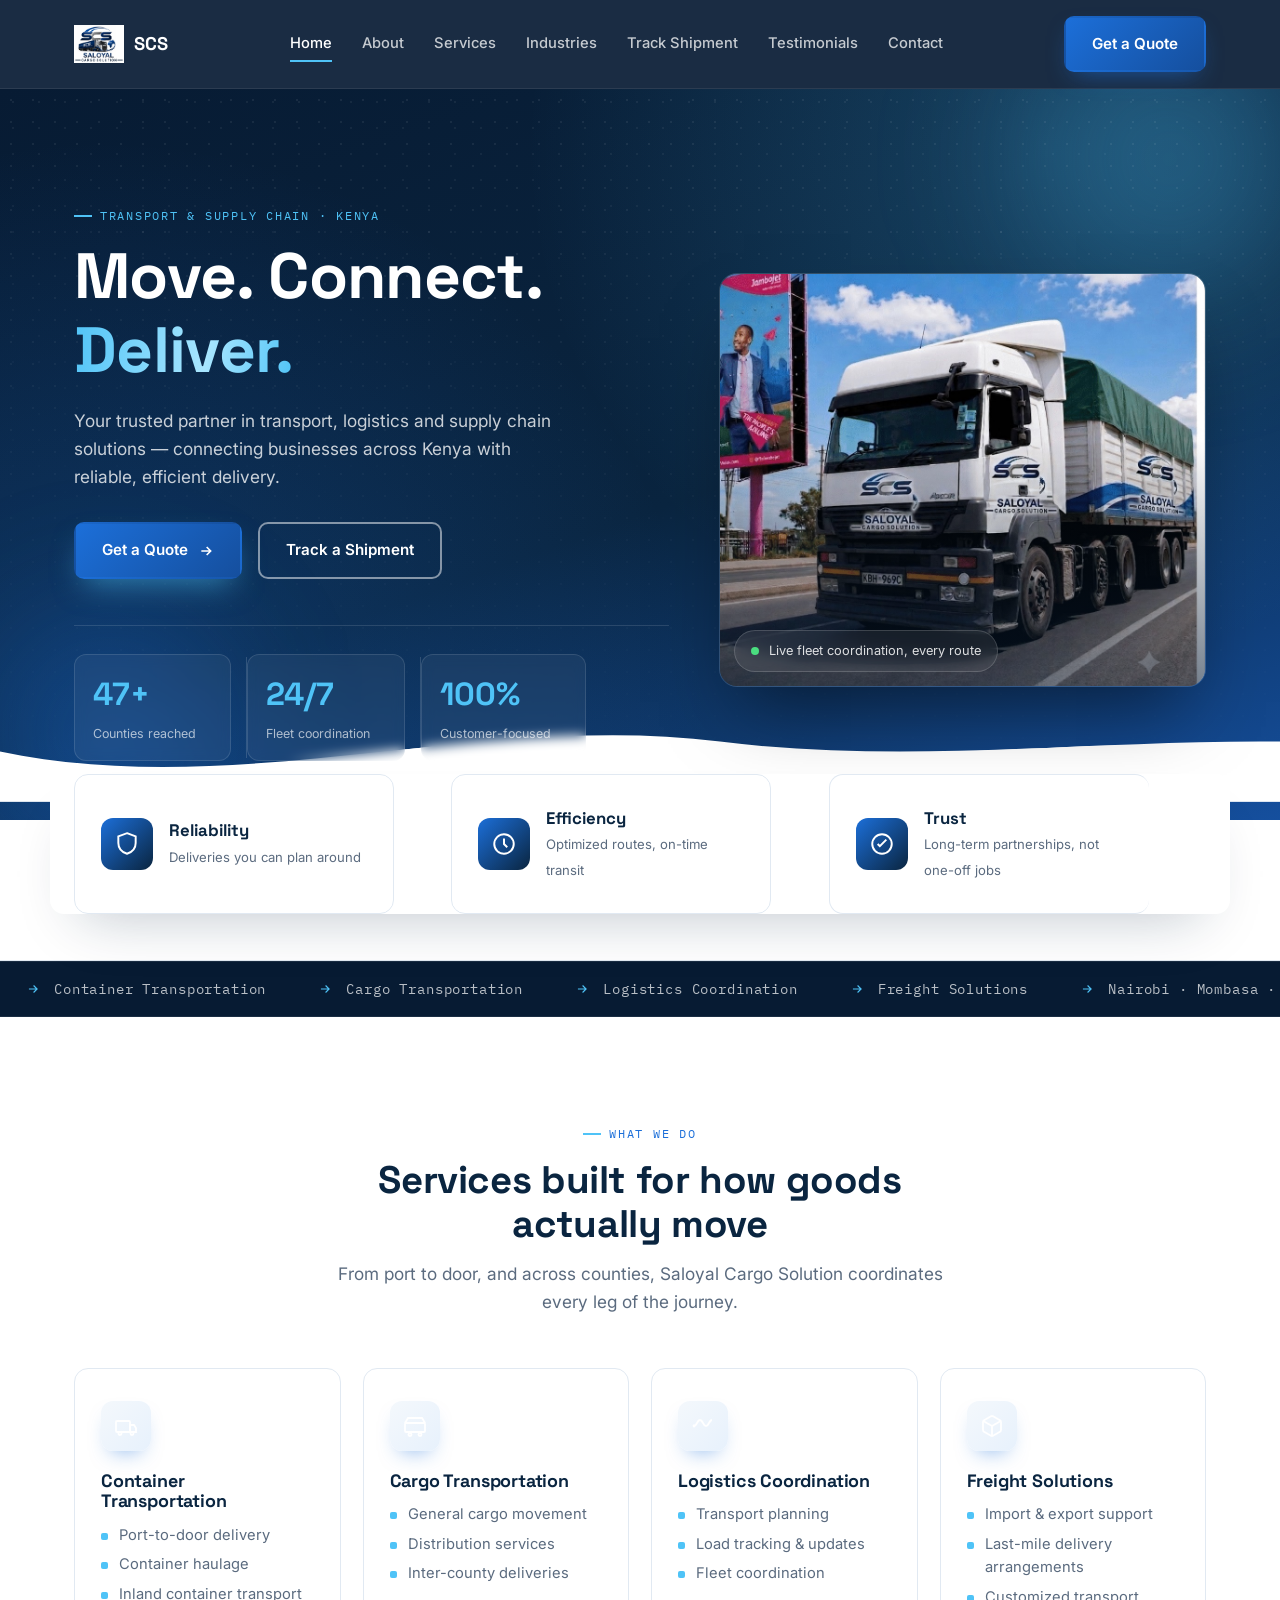
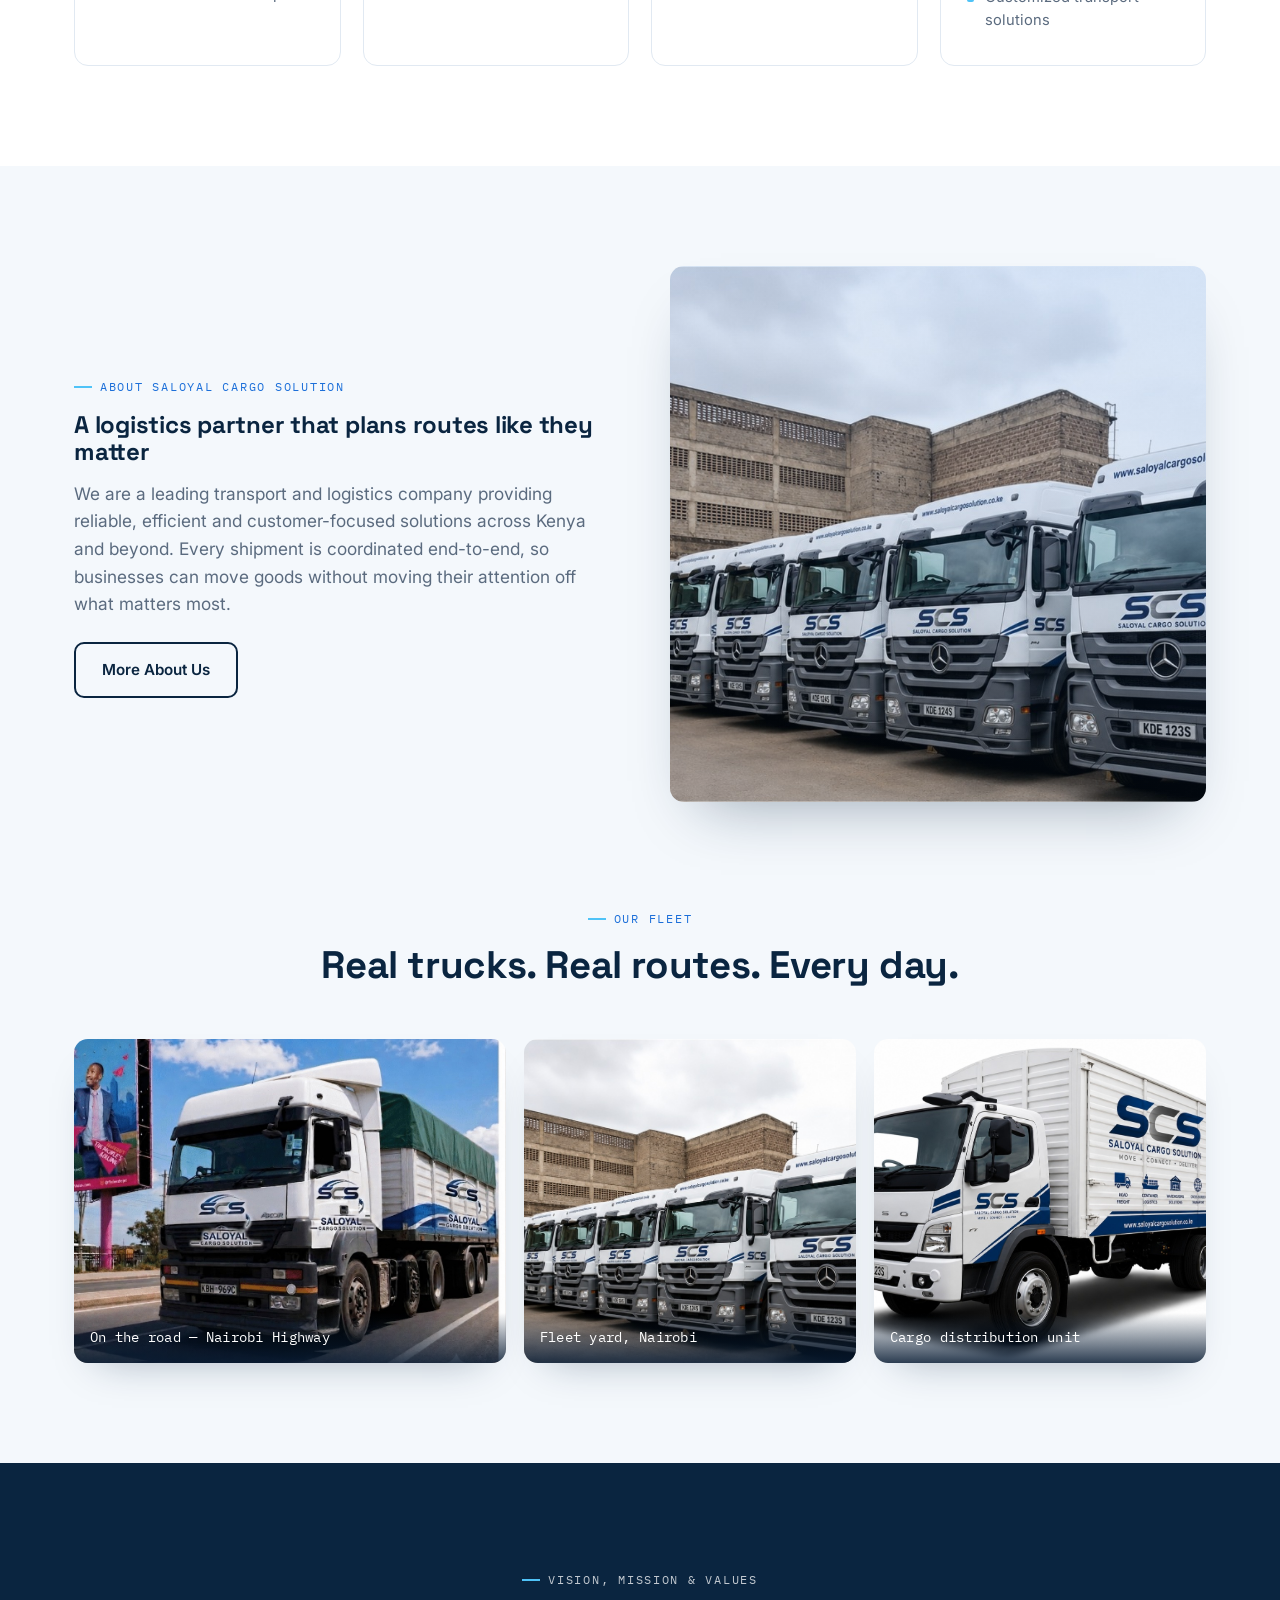
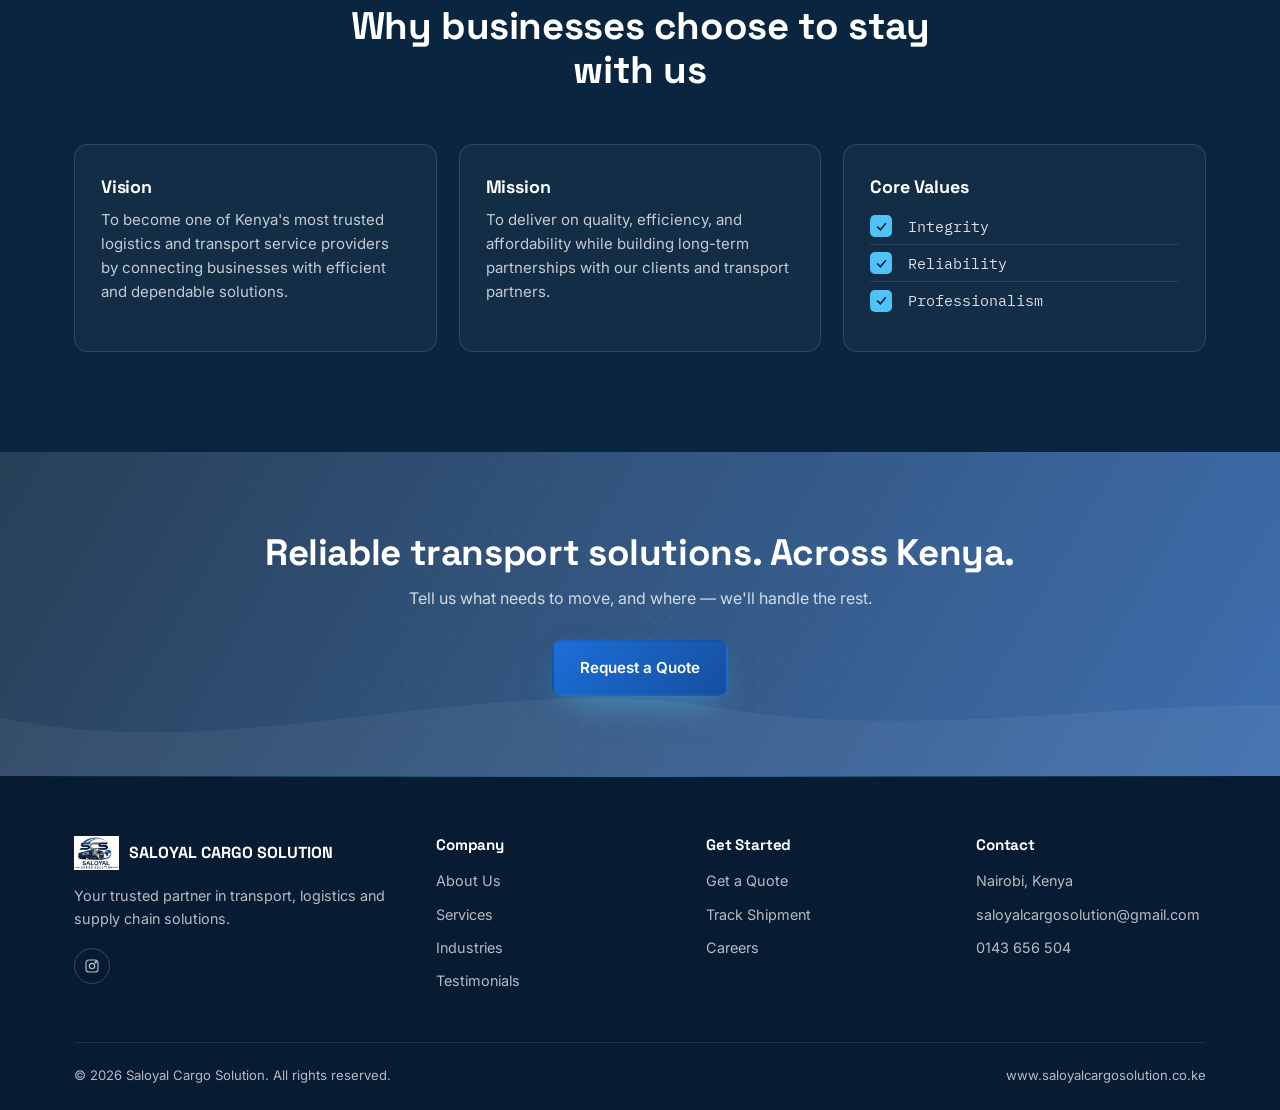
==== commit b6c1dda3: "Update contact email, add analytics" ====
--- a/index.html
+++ b/index.html
@@ -246,7 +246,7 @@
         <h4>Contact</h4>
         <ul>
           <li>Nairobi, Kenya</li>
-          <li><a href="mailto:info@saloyalcargosolution.co.ke">info@saloyalcargosolution.co.ke</a></li>
+          <li><a href="mailto:saloyalcargosolution@gmail.com">saloyalcargosolution@gmail.com</a></li>
           <li><a href="tel:0143656504">0143 656 504</a></li>
         </ul>
       </div>
@@ -259,5 +259,6 @@
 </footer>
 
 <script src="js/main.js"></script>
+<script defer src="/_vercel/insights/script.js"></script>
 </body>
 </html>
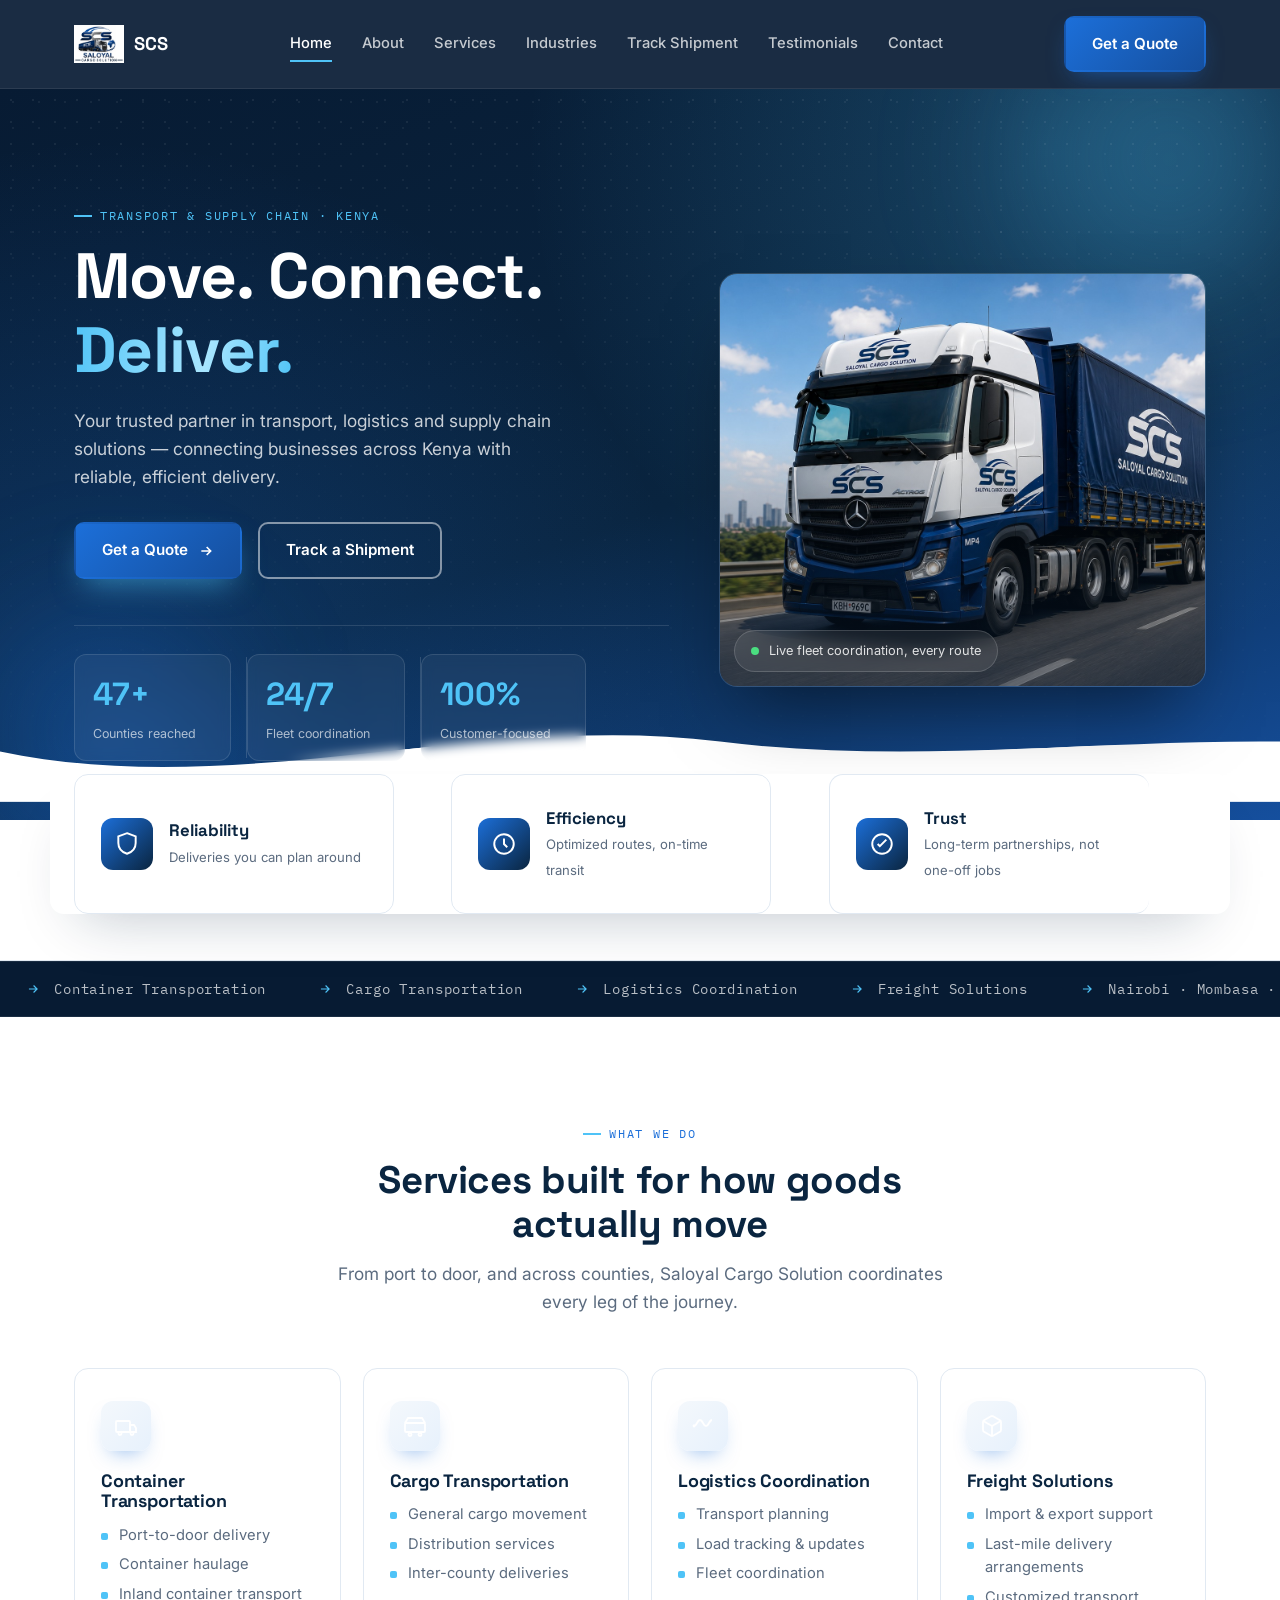
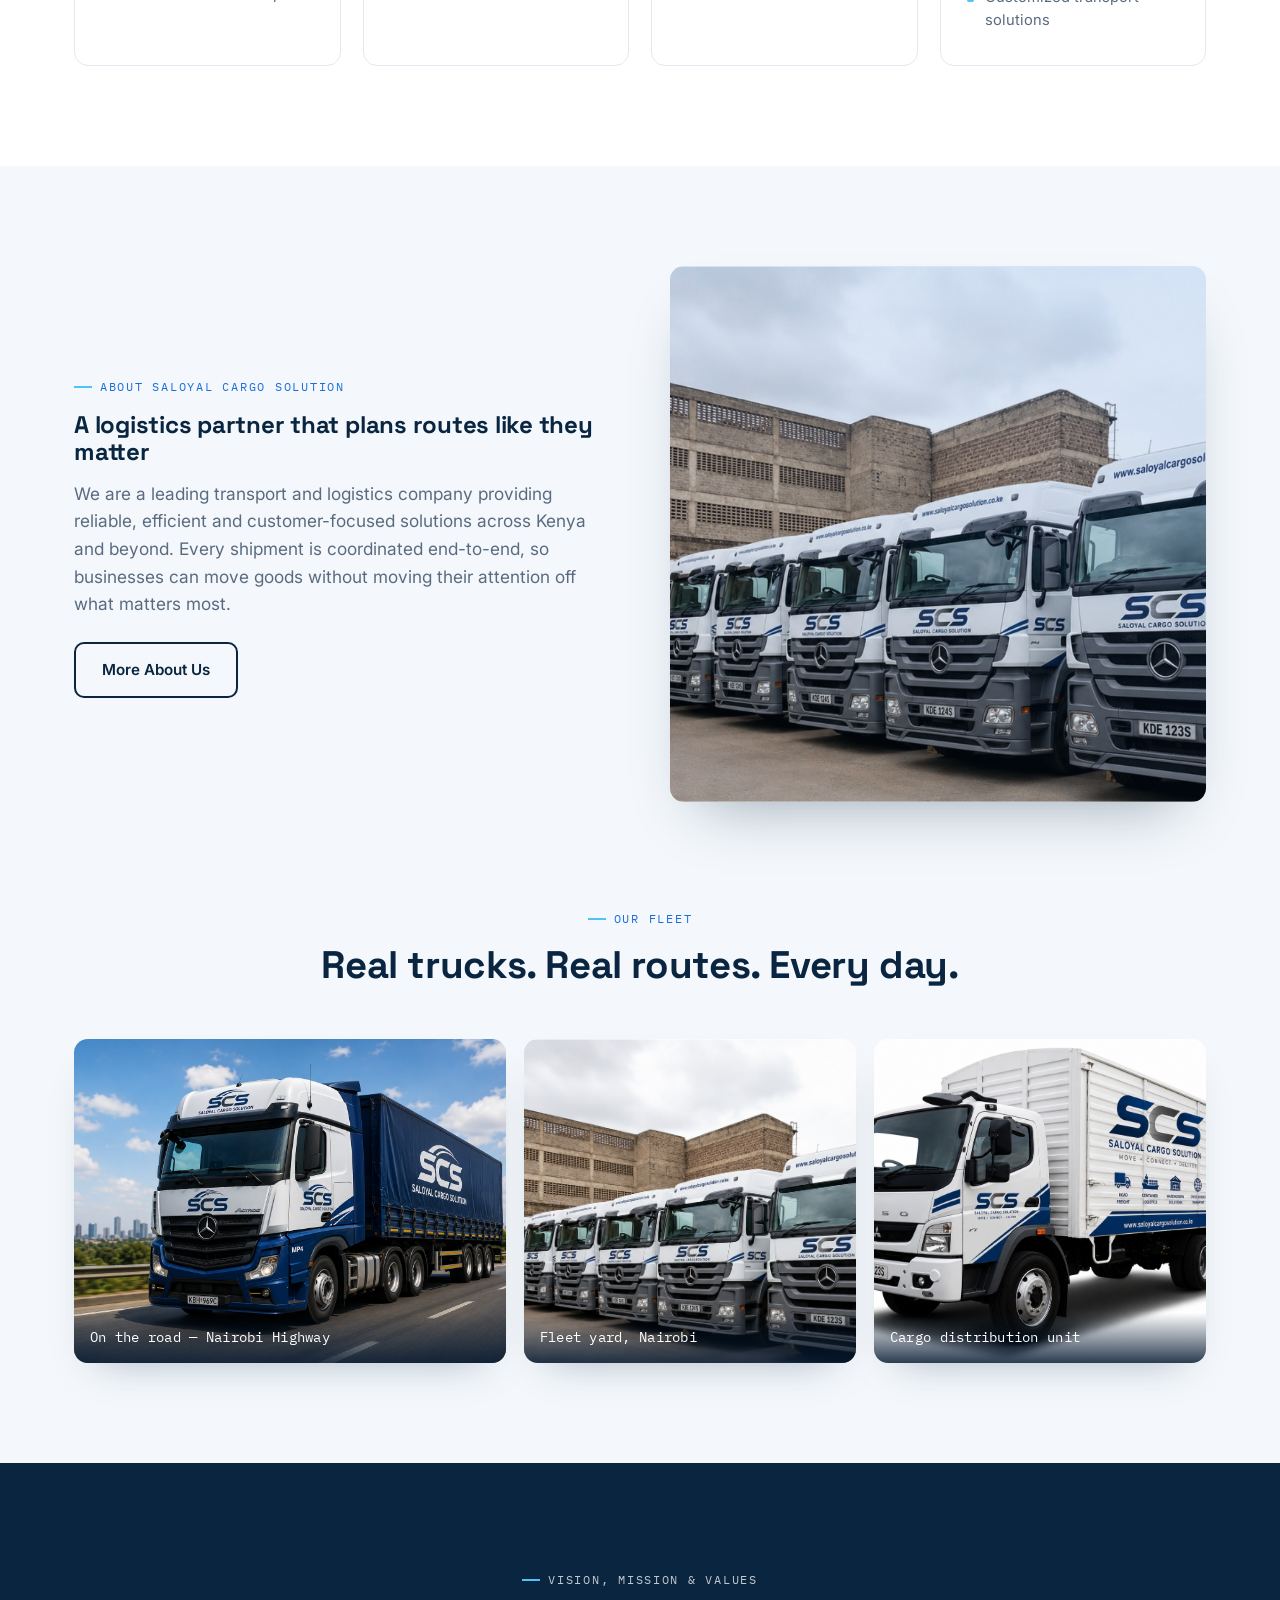
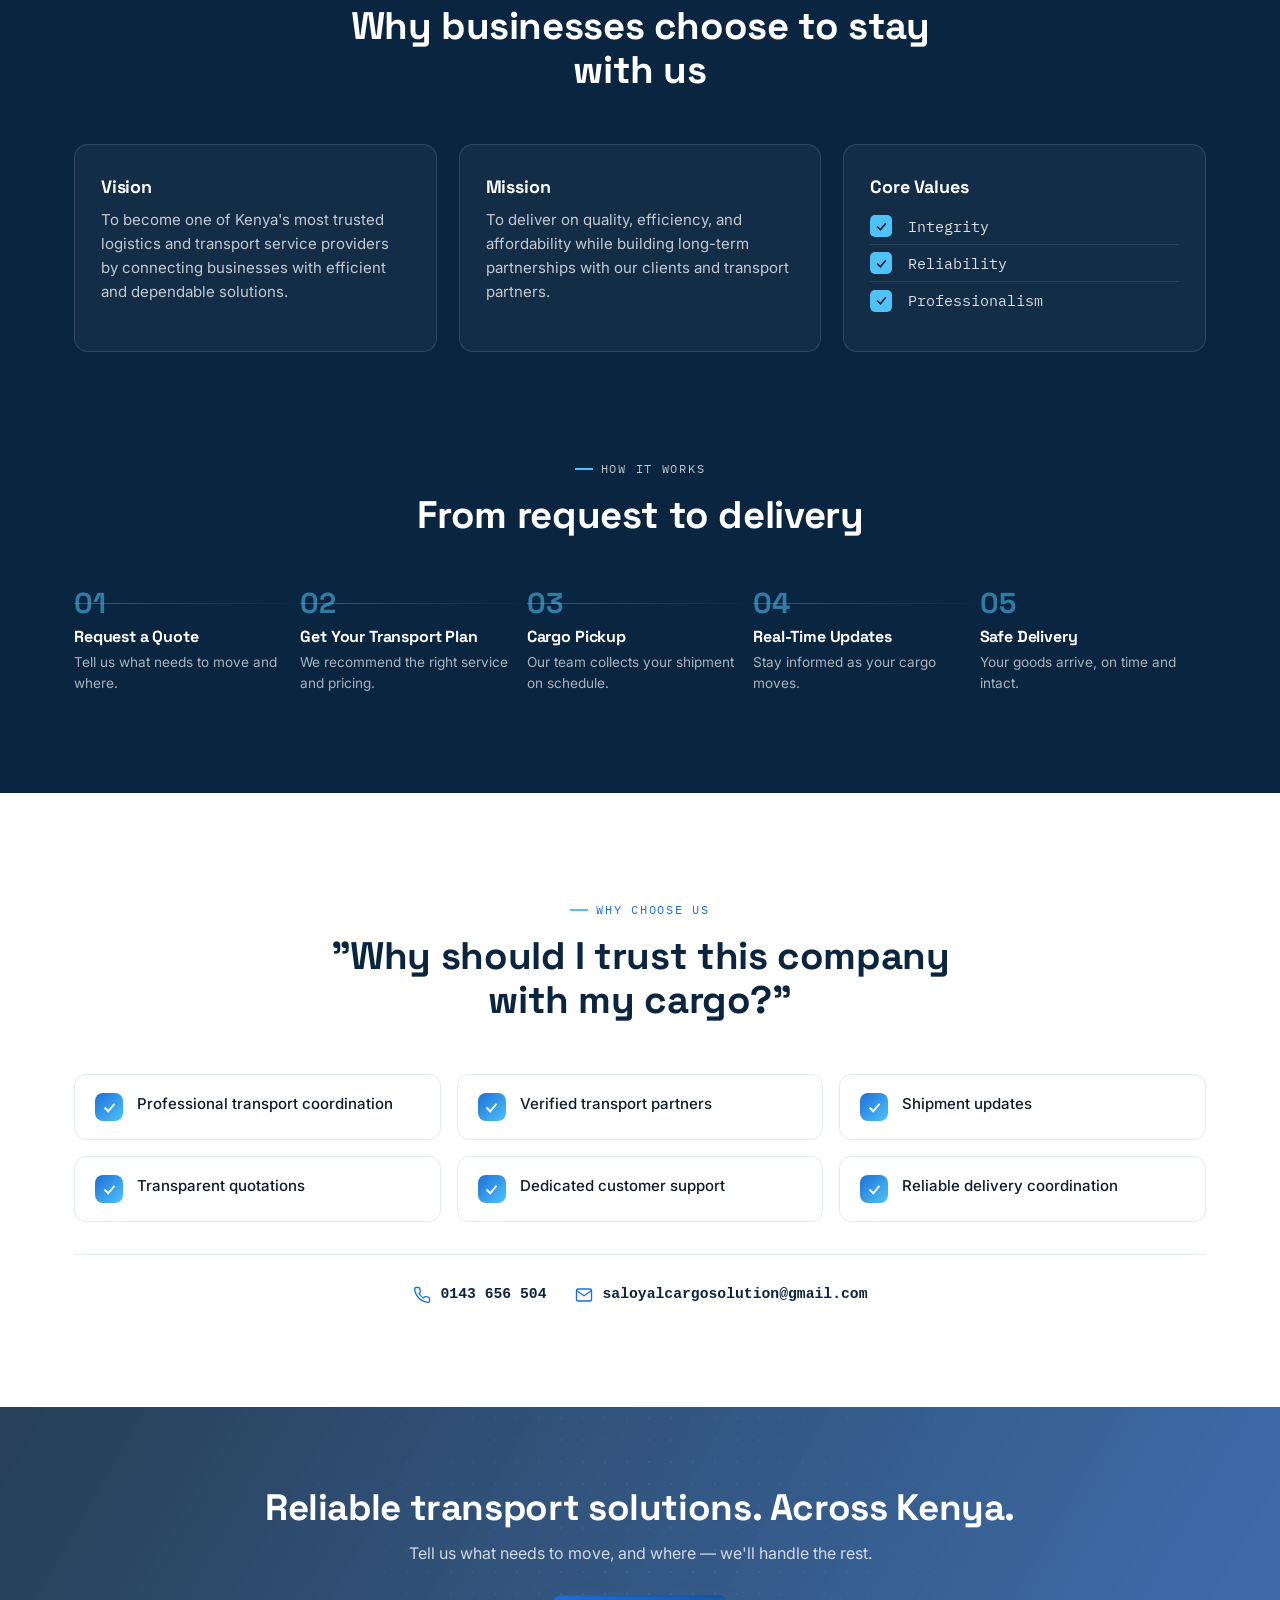
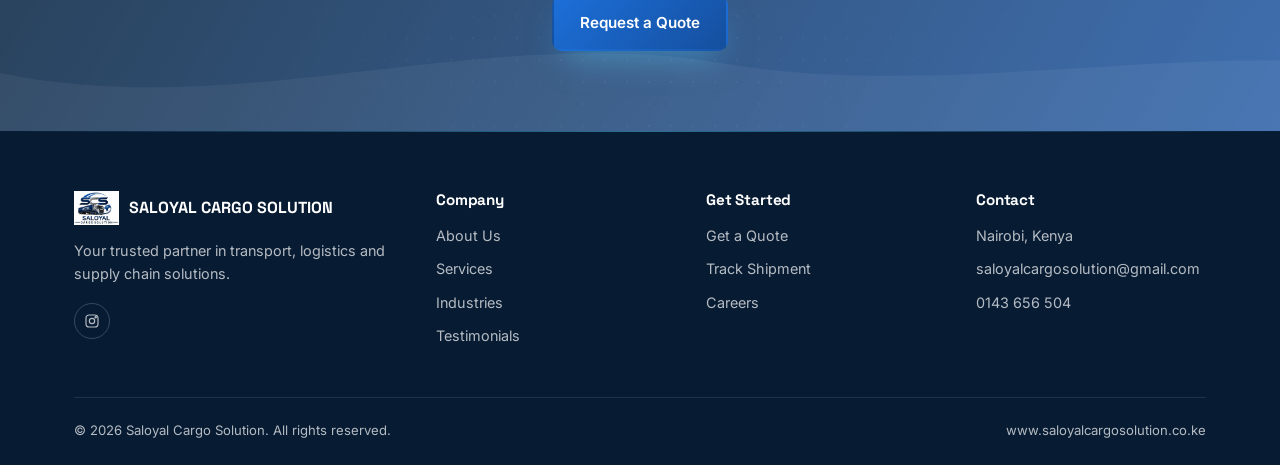
==== commit 38b99b76: "Update photos, add trust signals, route quote to WhatsApp" ====
--- a/index.html
+++ b/index.html
@@ -203,6 +203,43 @@
   </div>
 </section>
 
+<section class="bg-navy" style="padding-top:0;">
+  <div class="wrap">
+    <div class="section-head center reveal">
+      <p class="eyebrow">How It Works</p>
+      <h2>From request to delivery</h2>
+    </div>
+    <div class="process-steps reveal-stagger">
+      <div class="process-step"><div class="num">01</div><h4>Request a Quote</h4><p>Tell us what needs to move and where.</p></div>
+      <div class="process-step"><div class="num">02</div><h4>Get Your Transport Plan</h4><p>We recommend the right service and pricing.</p></div>
+      <div class="process-step"><div class="num">03</div><h4>Cargo Pickup</h4><p>Our team collects your shipment on schedule.</p></div>
+      <div class="process-step"><div class="num">04</div><h4>Real-Time Updates</h4><p>Stay informed as your cargo moves.</p></div>
+      <div class="process-step"><div class="num">05</div><h4>Safe Delivery</h4><p>Your goods arrive, on time and intact.</p></div>
+    </div>
+  </div>
+</section>
+
+<section>
+  <div class="wrap">
+    <div class="section-head center reveal">
+      <p class="eyebrow">Why Choose Us</p>
+      <h2>"Why should I trust this company with my cargo?"</h2>
+    </div>
+    <div class="trust-grid reveal-stagger">
+      <div class="trust-item"><span class="check"><svg viewBox="0 0 24 24" fill="none" stroke="currentColor" stroke-width="3"><path d="M4 12l6 6L20 6"/></svg></span><span>Professional transport coordination</span></div>
+      <div class="trust-item"><span class="check"><svg viewBox="0 0 24 24" fill="none" stroke="currentColor" stroke-width="3"><path d="M4 12l6 6L20 6"/></svg></span><span>Verified transport partners</span></div>
+      <div class="trust-item"><span class="check"><svg viewBox="0 0 24 24" fill="none" stroke="currentColor" stroke-width="3"><path d="M4 12l6 6L20 6"/></svg></span><span>Shipment updates</span></div>
+      <div class="trust-item"><span class="check"><svg viewBox="0 0 24 24" fill="none" stroke="currentColor" stroke-width="3"><path d="M4 12l6 6L20 6"/></svg></span><span>Transparent quotations</span></div>
+      <div class="trust-item"><span class="check"><svg viewBox="0 0 24 24" fill="none" stroke="currentColor" stroke-width="3"><path d="M4 12l6 6L20 6"/></svg></span><span>Dedicated customer support</span></div>
+      <div class="trust-item"><span class="check"><svg viewBox="0 0 24 24" fill="none" stroke="currentColor" stroke-width="3"><path d="M4 12l6 6L20 6"/></svg></span><span>Reliable delivery coordination</span></div>
+    </div>
+    <div class="trust-contact reveal">
+      <a href="tel:0143656504"><svg viewBox="0 0 24 24" fill="none" stroke="currentColor" stroke-width="1.8"><path d="M22 16.9v3a2 2 0 01-2.2 2 19.8 19.8 0 01-8.6-3.1 19.5 19.5 0 01-6-6A19.8 19.8 0 012.1 4.2 2 2 0 014.1 2h3a2 2 0 012 1.7c.1 1 .3 2 .6 2.9a2 2 0 01-.5 2.1L8 10a16 16 0 006 6l1.3-1.2a2 2 0 012.1-.5c.9.3 1.9.5 2.9.6a2 2 0 011.7 2z"/></svg>0143 656 504</a>
+      <a href="mailto:saloyalcargosolution@gmail.com"><svg viewBox="0 0 24 24" fill="none" stroke="currentColor" stroke-width="1.8"><rect x="2" y="4" width="20" height="16" rx="2"/><path d="M2 6l10 7 10-7"/></svg>saloyalcargosolution@gmail.com</a>
+    </div>
+  </div>
+</section>
+
 <section class="cta-banner has-photo" style="--cta-photo:url('images/fleet-yard-lineup.jpeg');">
   <div class="texture-dots"></div>
   <div class="wrap reveal">
--- a/css/style.css
+++ b/css/style.css
@@ -681,3 +681,57 @@
 
 /* ---------- Animated counters ---------- */
 .hero-stats .stat b.counting{position:relative;}
+
+/* ---------- Trust signals ---------- */
+.trust-grid{display:grid;grid-template-columns:repeat(3,1fr);gap:16px;}
+@media (max-width:860px){.trust-grid{grid-template-columns:repeat(2,1fr);}}
+@media (max-width:600px){.trust-grid{grid-template-columns:1fr;}}
+.trust-item{
+  display:flex;align-items:flex-start;gap:14px;
+  background:var(--white);border:1px solid var(--border);border-radius:12px;
+  padding:18px 20px;transition:transform .2s ease, box-shadow .2s ease, border-color .2s ease;
+}
+.trust-item:hover{transform:translateY(-3px);box-shadow:0 16px 30px -20px rgba(10,37,64,.25);border-color:var(--sky);}
+.trust-item .check{
+  width:28px;height:28px;border-radius:8px;flex-shrink:0;
+  background:linear-gradient(135deg, var(--wave-blue), var(--sky));
+  display:flex;align-items:center;justify-content:center;
+}
+.trust-item .check svg{width:15px;height:15px;color:#fff;}
+.trust-item span{font-size:0.94rem;color:var(--ink);font-weight:500;line-height:1.4;}
+
+.trust-contact{
+  display:flex;gap:28px;flex-wrap:wrap;align-items:center;justify-content:center;
+  margin-top:32px;padding-top:28px;border-top:1px solid var(--border);
+}
+.trust-contact a{
+  display:flex;align-items:center;gap:10px;
+  font-family:var(--font-mono);font-size:0.92rem;color:var(--navy);font-weight:600;
+}
+.trust-contact a svg{width:18px;height:18px;color:var(--wave-blue);}
+.trust-contact a:hover{color:var(--wave-blue);}
+
+/* ---------- Process steps ---------- */
+.process-steps{
+  display:grid;grid-template-columns:repeat(5,1fr);gap:0;
+  position:relative;counter-reset:step;
+}
+@media (max-width:900px){.process-steps{grid-template-columns:repeat(2,1fr);gap:20px;}}
+@media (max-width:520px){.process-steps{grid-template-columns:1fr;}}
+.process-step{
+  position:relative;padding:0 16px 0 0;text-align:left;
+}
+.process-step .num{
+  font-family:var(--font-display);font-size:1.8rem;font-weight:700;
+  color:var(--sky);opacity:.55;line-height:1;margin-bottom:10px;
+}
+.process-step h4{color:var(--white);font-size:1rem;margin-bottom:6px;}
+.process-step p{color:rgba(255,255,255,.65);font-size:0.85rem;line-height:1.5;}
+.process-step::after{
+  content:'';position:absolute;top:14px;right:0;width:100%;height:1px;
+  background:linear-gradient(90deg, rgba(79,195,247,.4), transparent);
+  display:none;
+}
+@media (min-width:901px){
+  .process-step:not(:last-child)::after{display:block;}
+}
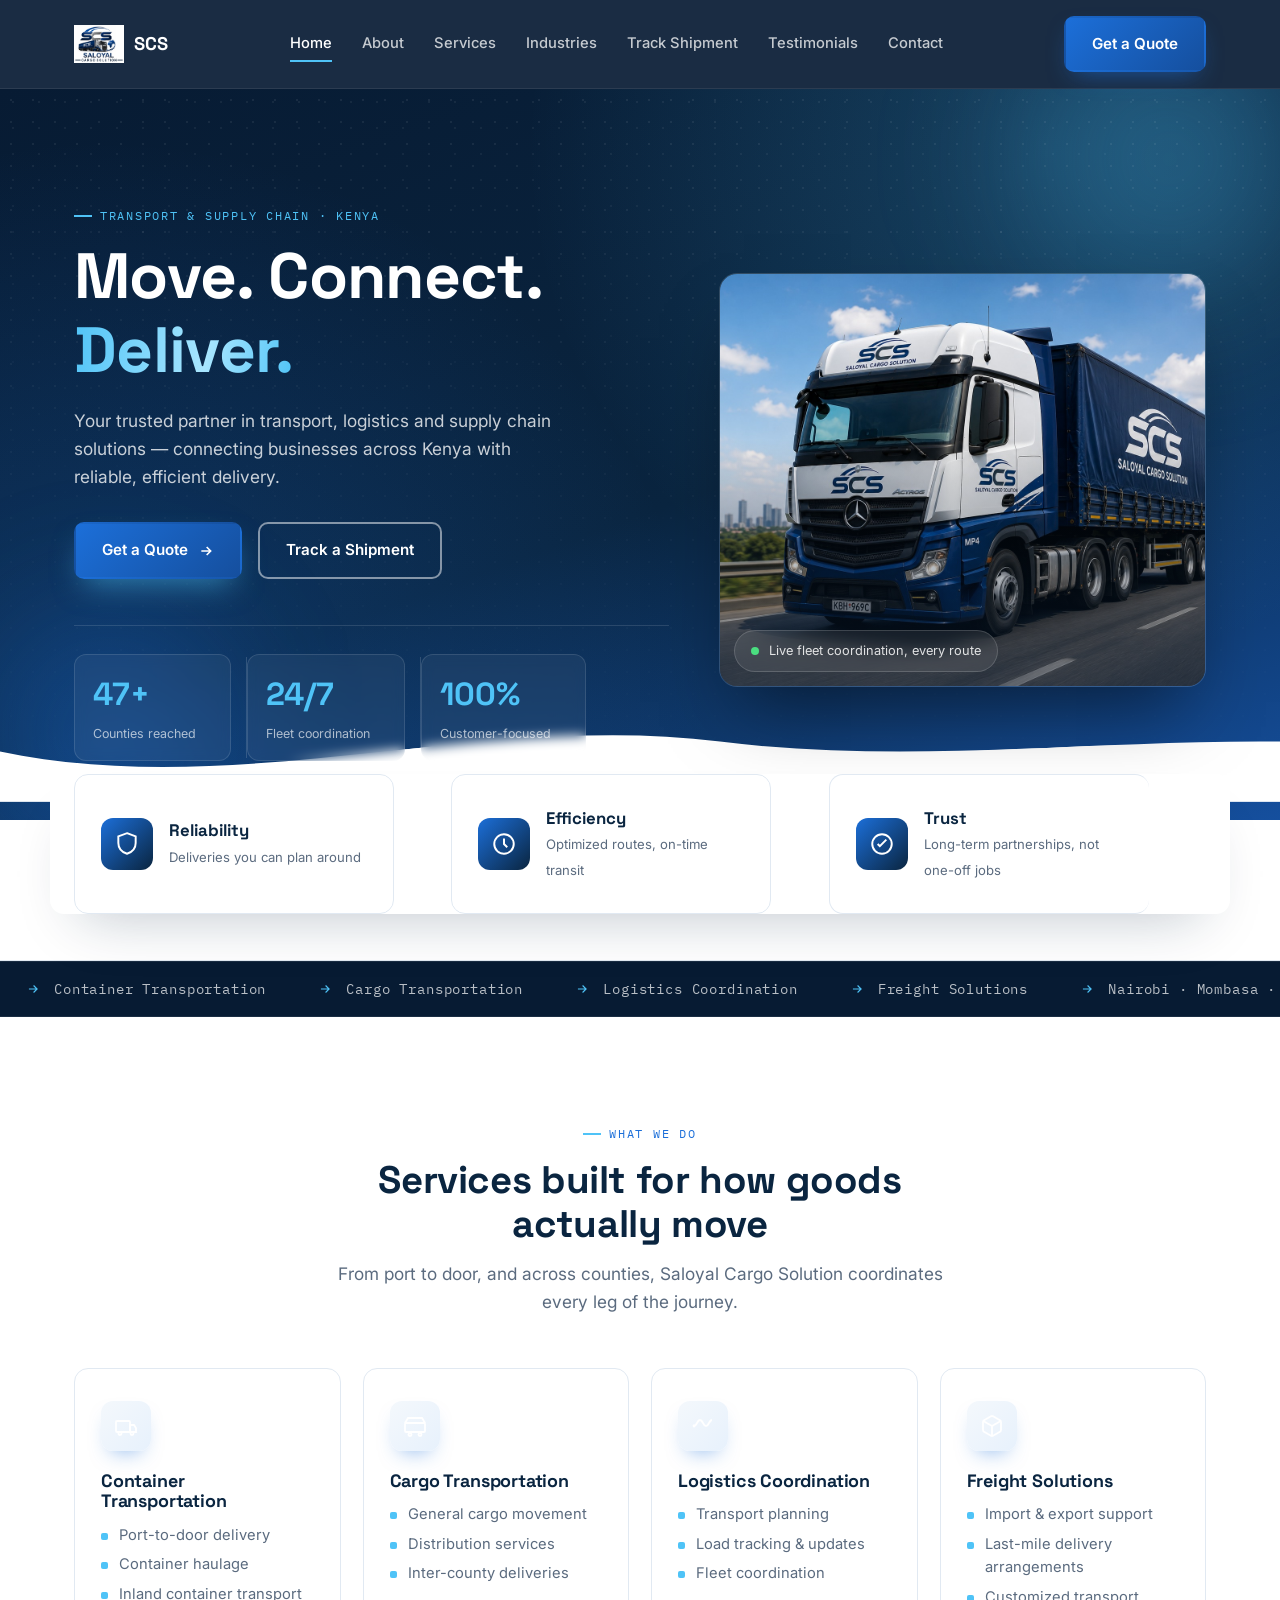
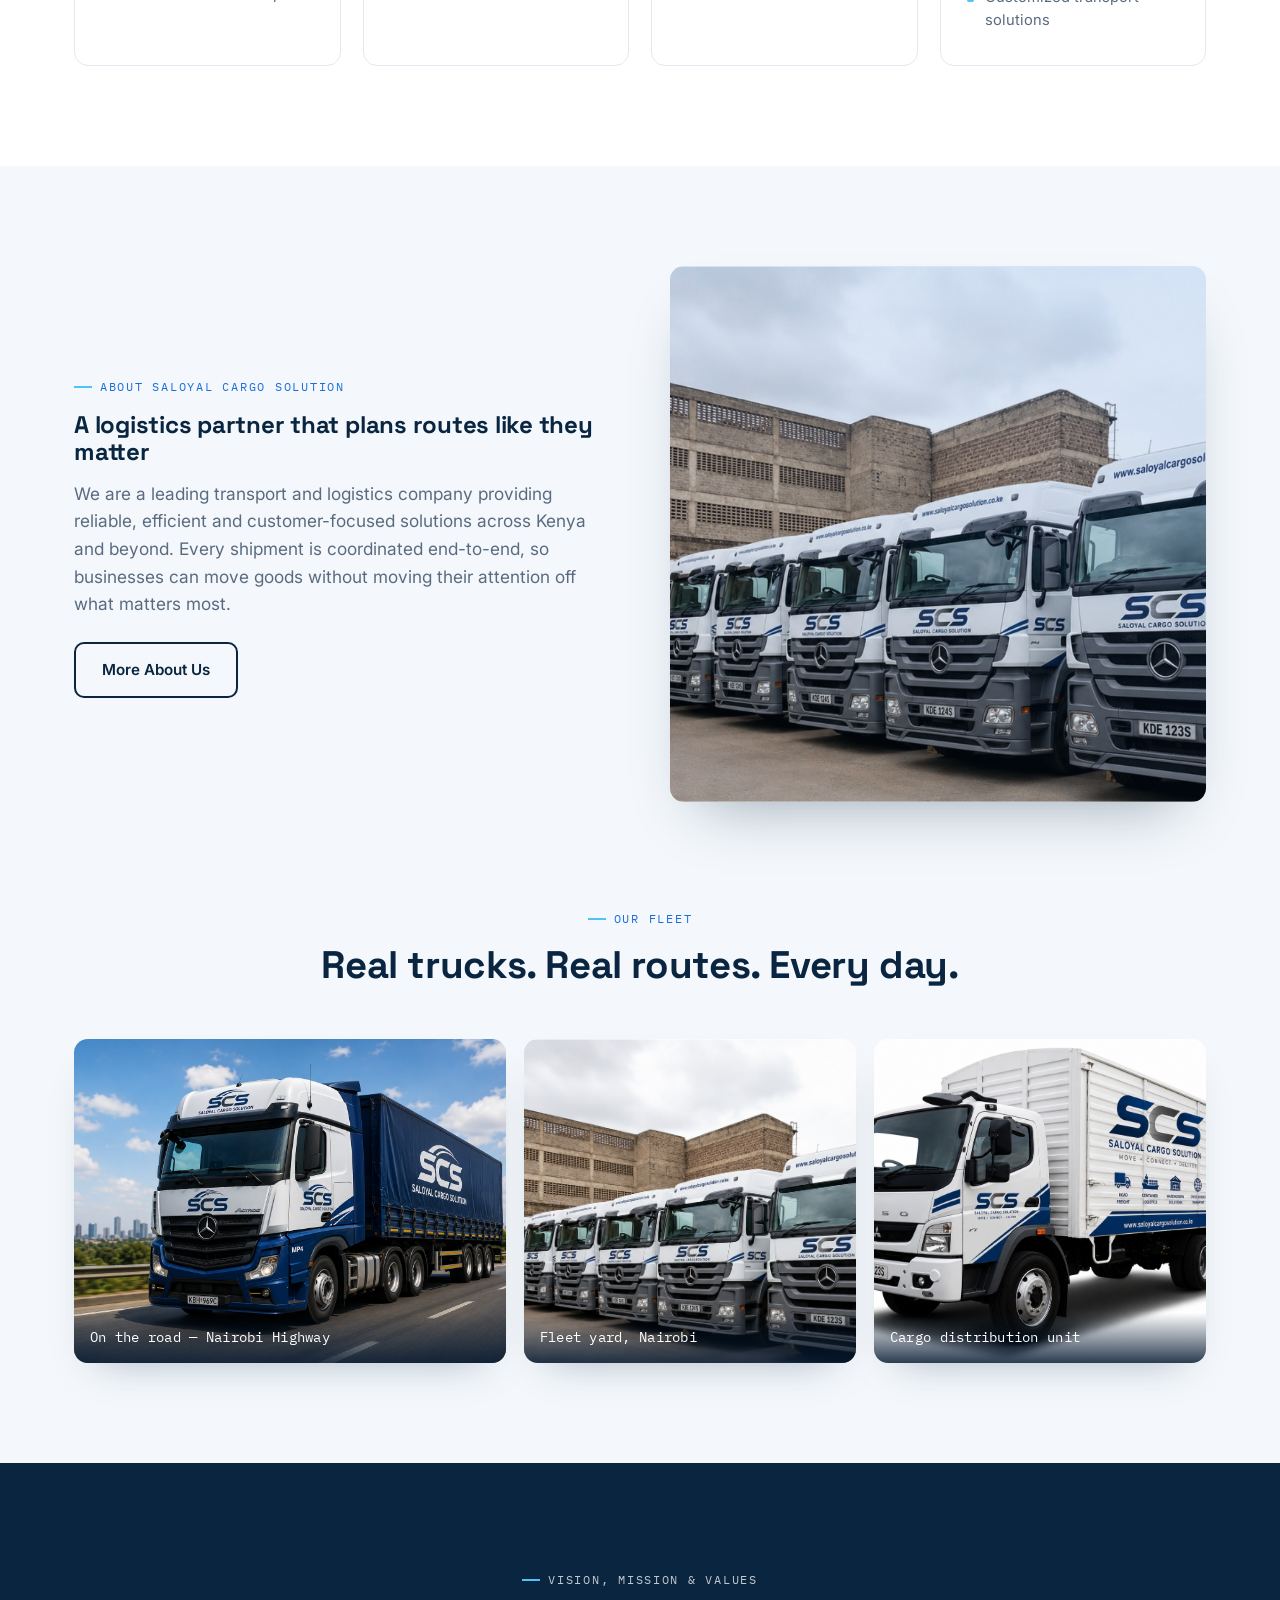
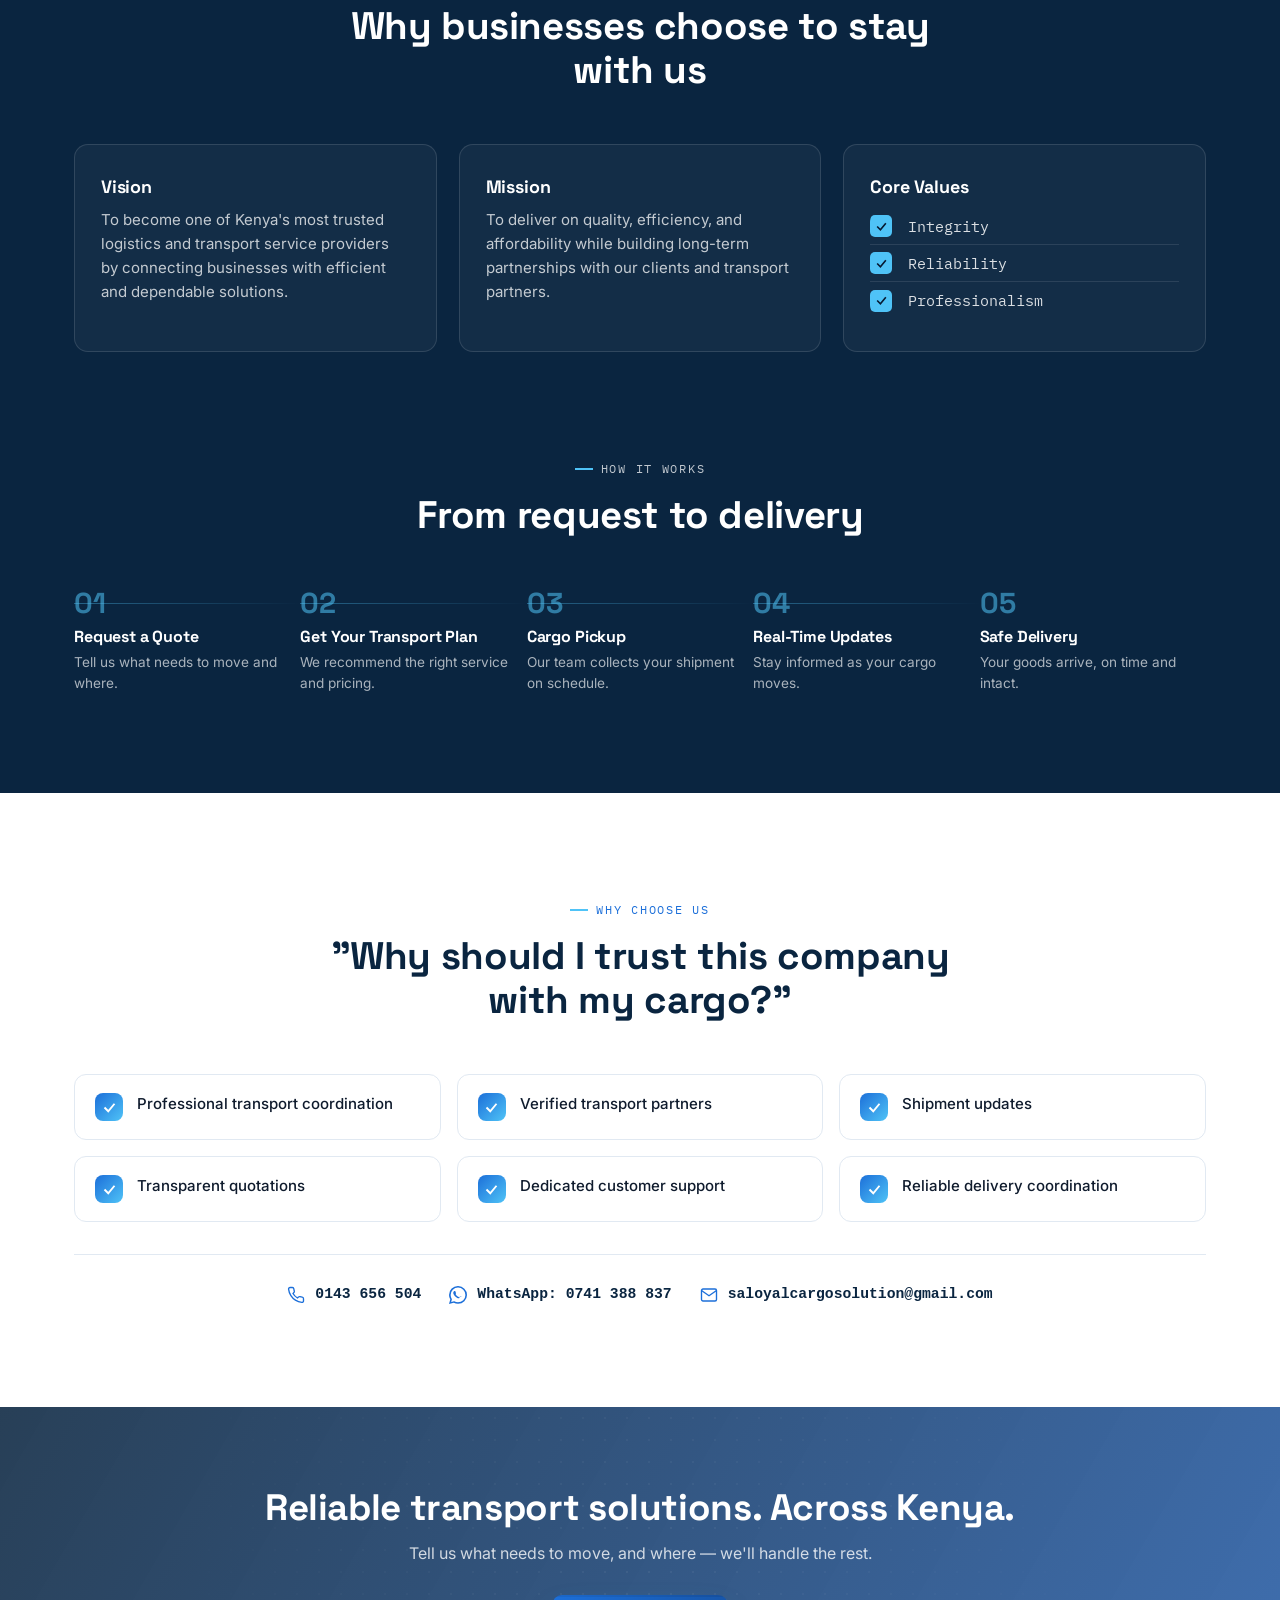
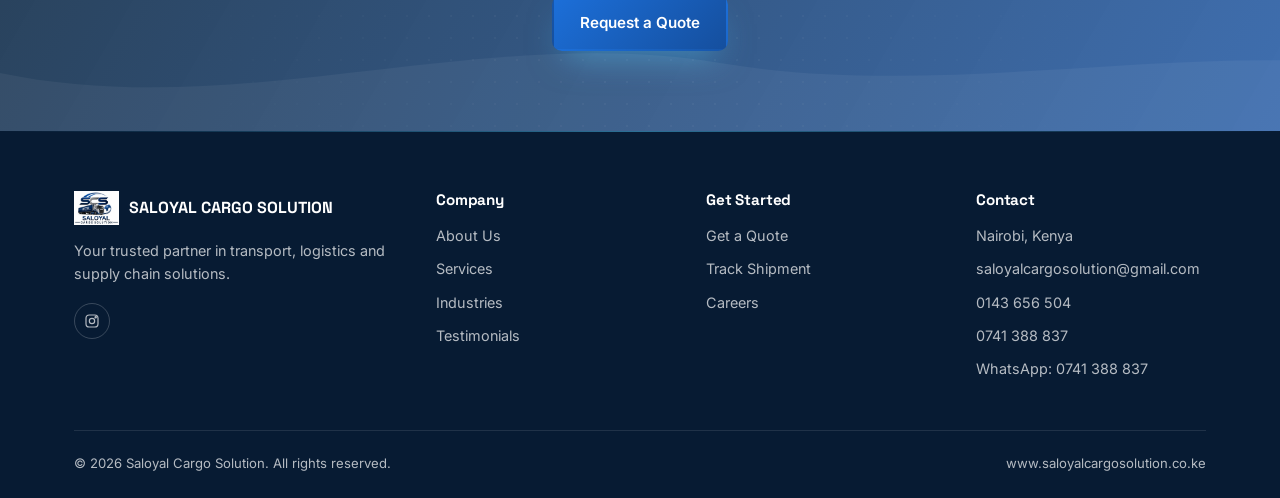
==== commit e9519117: "Add second phone number and WhatsApp links" ====
--- a/index.html
+++ b/index.html
@@ -235,6 +235,7 @@
     </div>
     <div class="trust-contact reveal">
       <a href="tel:0143656504"><svg viewBox="0 0 24 24" fill="none" stroke="currentColor" stroke-width="1.8"><path d="M22 16.9v3a2 2 0 01-2.2 2 19.8 19.8 0 01-8.6-3.1 19.5 19.5 0 01-6-6A19.8 19.8 0 012.1 4.2 2 2 0 014.1 2h3a2 2 0 012 1.7c.1 1 .3 2 .6 2.9a2 2 0 01-.5 2.1L8 10a16 16 0 006 6l1.3-1.2a2 2 0 012.1-.5c.9.3 1.9.5 2.9.6a2 2 0 011.7 2z"/></svg>0143 656 504</a>
+      <a href="https://wa.me/254741388837" target="_blank" rel="noopener"><svg viewBox="0 0 24 24" fill="currentColor"><path d="M20.5 3.5A11.8 11.8 0 0012 0 11.9 11.9 0 000 11.9a11.9 11.9 0 001.7 6.1L0 24l6.3-1.7a11.9 11.9 0 005.7 1.5h0A11.9 11.9 0 0024 11.9 11.8 11.8 0 0020.5 3.5zM12 21.8a9.8 9.8 0 01-5-1.4l-.4-.2-3.7 1 1-3.6-.2-.4a9.9 9.9 0 01-1.5-5.2A9.9 9.9 0 0112 2.1a9.8 9.8 0 017 2.9 9.8 9.8 0 012.9 7A9.9 9.9 0 0112 21.8zm5.4-7.4c-.3-.1-1.7-.8-2-1-.3-.1-.5-.1-.7.1-.2.3-.8 1-1 1.2-.2.2-.4.2-.7.1-.9-.4-1.9-1-2.7-1.9-.5-.5-1-1.1-1.4-1.8-.1-.3 0-.5.1-.7.2-.2.2-.4.3-.6.1-.2.1-.4 0-.6-.1-.2-.6-1.5-.8-2-.2-.5-.4-.4-.6-.4h-.5c-.2 0-.5.1-.7.3-.3.3-1 .9-1 2.2s1 2.6 1.1 2.8c.1.2 1.7 2.7 4.2 3.8 2 .9 2.5.7 3-.6.4-1.3.2-1.5-.1-1.6z"/></svg>WhatsApp: 0741 388 837</a>
       <a href="mailto:saloyalcargosolution@gmail.com"><svg viewBox="0 0 24 24" fill="none" stroke="currentColor" stroke-width="1.8"><rect x="2" y="4" width="20" height="16" rx="2"/><path d="M2 6l10 7 10-7"/></svg>saloyalcargosolution@gmail.com</a>
     </div>
   </div>
@@ -284,7 +285,7 @@
         <ul>
           <li>Nairobi, Kenya</li>
           <li><a href="mailto:saloyalcargosolution@gmail.com">saloyalcargosolution@gmail.com</a></li>
-          <li><a href="tel:0143656504">0143 656 504</a></li>
+          <li><a href="tel:0143656504">0143 656 504</a></li><li><a href="tel:0741388837">0741 388 837</a></li><li><a href="https://wa.me/254741388837" target="_blank" rel="noopener">WhatsApp: 0741 388 837</a></li>
         </ul>
       </div>
     </div>
